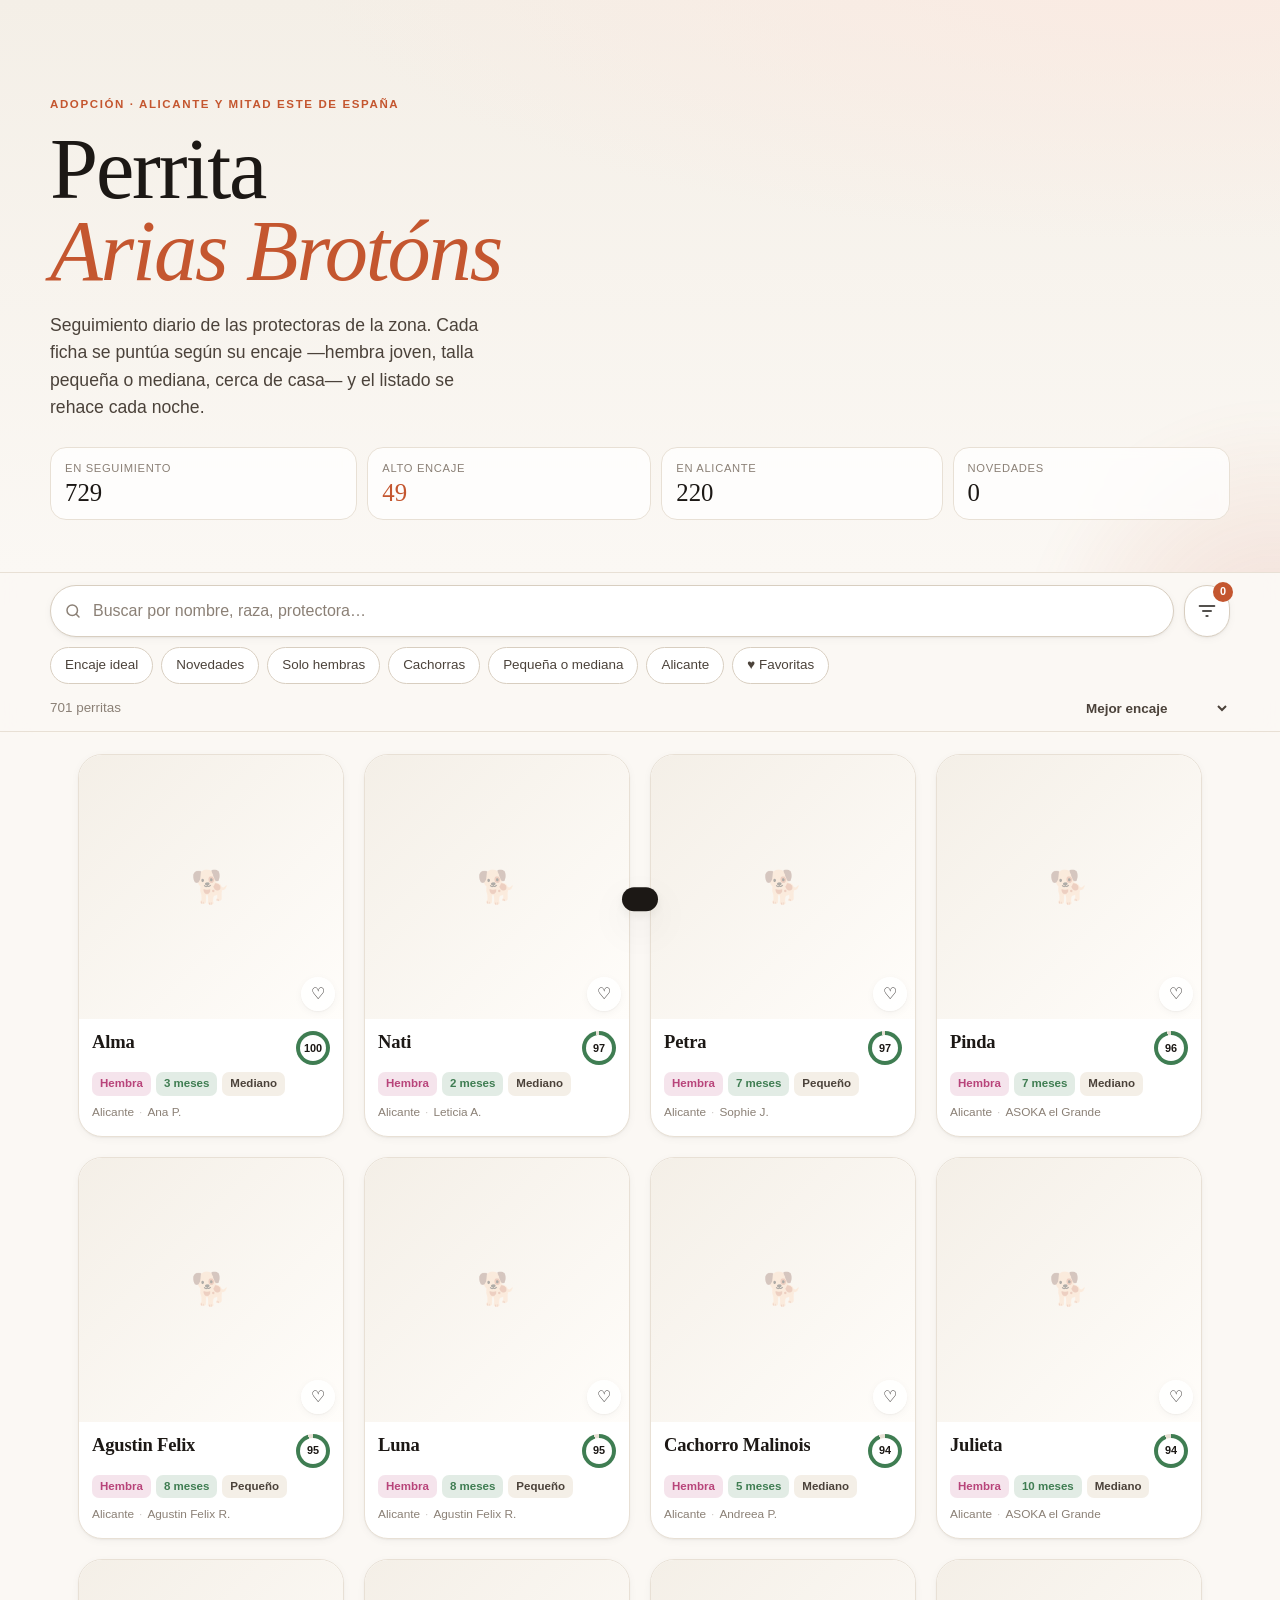
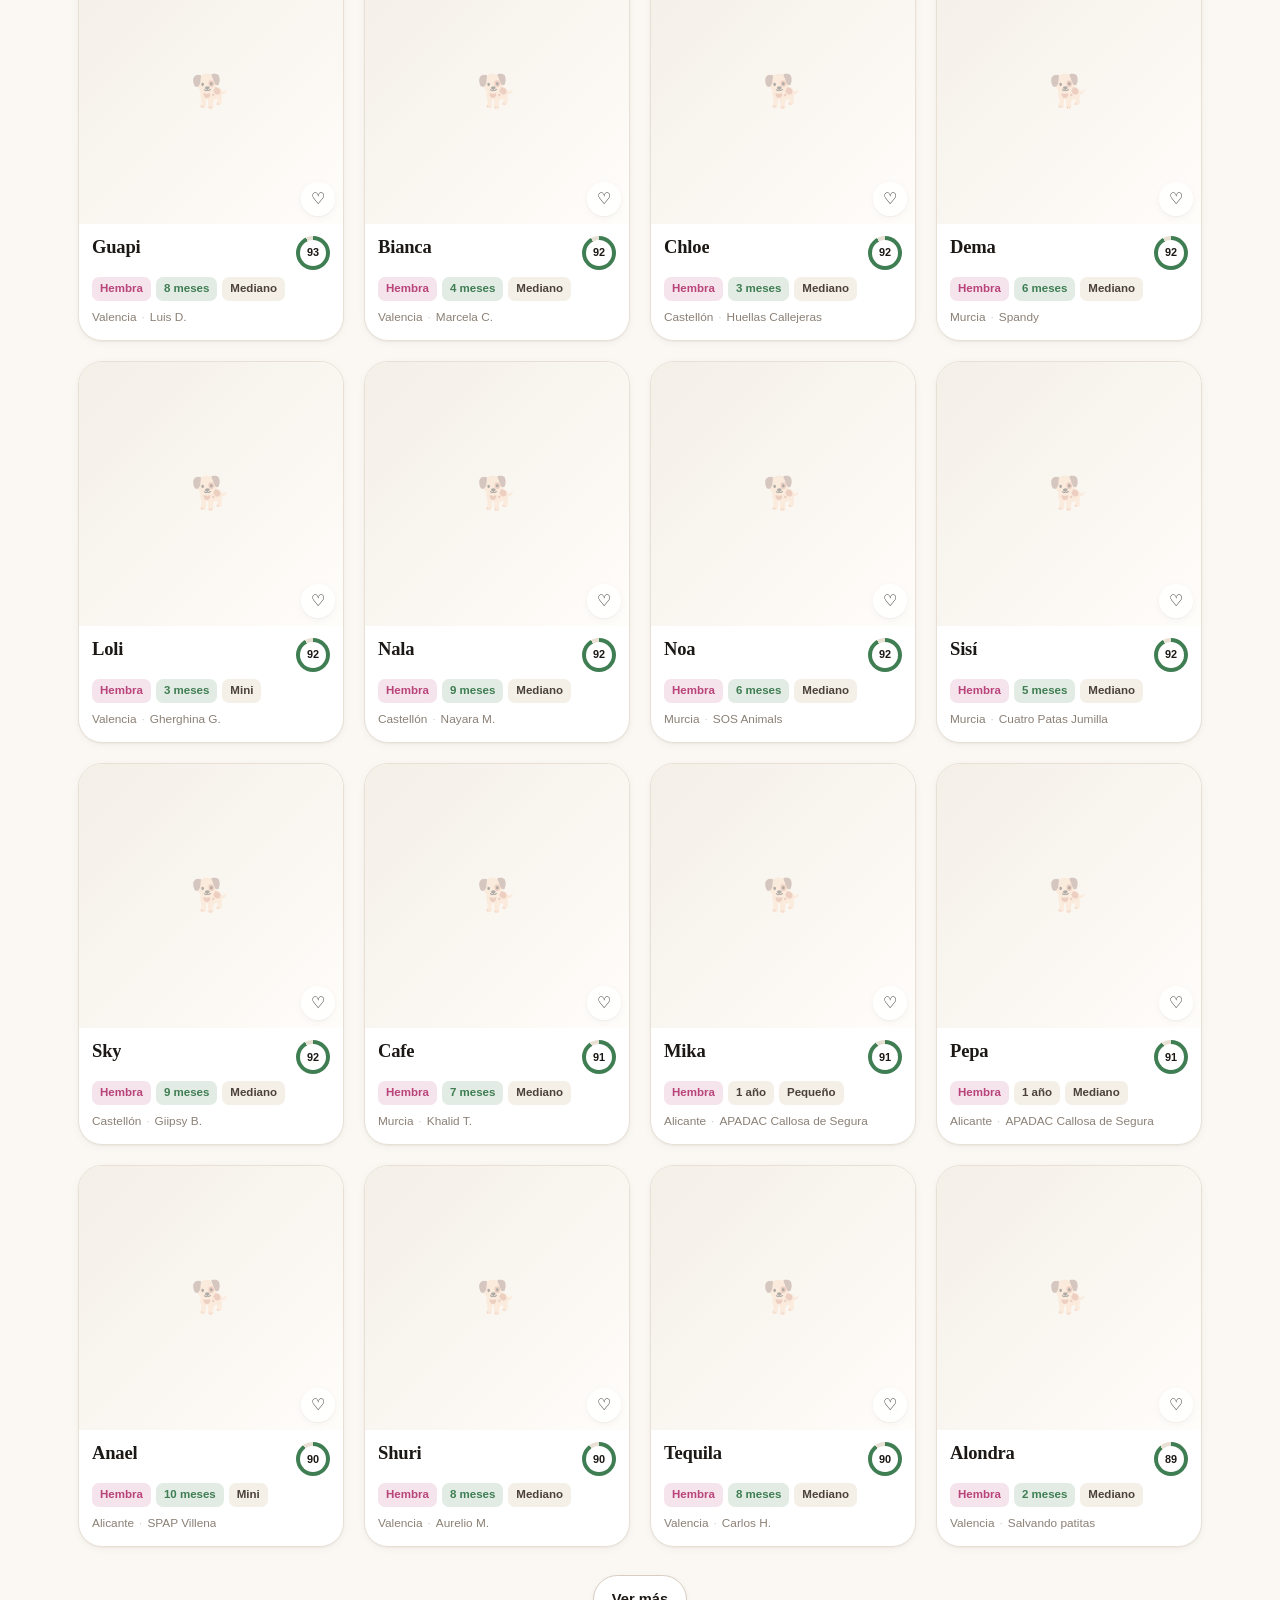
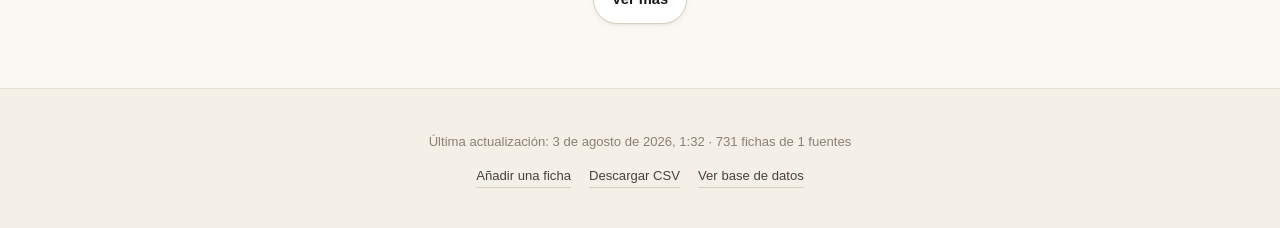
==== index.html @ 75479810 "Perrita Arias Brotóns: buscador, base de datos y barrido nocturno Primera fase del proyecto: la búsq" ====
<!doctype html>
<html lang="es">
<head>
<meta charset="utf-8">
<meta name="viewport" content="width=device-width, initial-scale=1, viewport-fit=cover">
<meta name="theme-color" content="#fbf8f4" media="(prefers-color-scheme: light)">
<meta name="theme-color" content="#12100e" media="(prefers-color-scheme: dark)">
<title>Perrita Arias Brotóns</title>
<meta name="description" content="Seguimiento diario de las protectoras de Alicante y la mitad este de España, con cada ficha ordenada por su encaje.">
<link rel="icon" href="data:image/svg+xml,<svg xmlns='http://www.w3.org/2000/svg' viewBox='0 0 100 100'><text y='.9em' font-size='90'>🐾</text></svg>">
<link rel="manifest" href="assets/manifest.webmanifest">
<link rel="stylesheet" href="assets/css/app.css">
</head>
<body>

<a class="skip" href="#resultados">Saltar a los resultados</a>

<header class="hero" id="hero">
  <div class="hero__inner">
    <p class="hero__eyebrow">Adopción · Alicante y mitad este de España</p>
    <h1 class="hero__title">Perrita<br><span>Arias Brotóns</span></h1>
    <p class="hero__lede">
      Seguimiento diario de las protectoras de la zona. Cada ficha se puntúa
      según su encaje —hembra joven, talla pequeña o mediana, cerca de casa— y
      el listado se rehace cada noche.
    </p>
    <dl class="hero__stats" id="heroStats"></dl>
  </div>
  <div class="hero__glow" aria-hidden="true"></div>
</header>

<div class="toolbar" id="toolbar">
  <div class="toolbar__row">
    <div class="search">
      <svg class="search__icon" viewBox="0 0 24 24" aria-hidden="true"><circle cx="11" cy="11" r="7"/><path d="m20 20-3.6-3.6"/></svg>
      <input id="q" type="search" placeholder="Buscar por nombre, raza, protectora…" autocomplete="off" aria-label="Buscar">
      <button class="search__clear" id="qClear" hidden aria-label="Limpiar búsqueda">×</button>
    </div>
    <button class="btn btn--icon" id="openFilters" aria-label="Filtros">
      <svg viewBox="0 0 24 24" aria-hidden="true"><path d="M3 6h18M7 12h10M11 18h2"/></svg>
      <span class="btn__badge" id="filterCount" hidden>0</span>
    </button>
  </div>
  <div class="quickchips" id="quickchips" role="group" aria-label="Filtros rápidos"></div>
  <div class="toolbar__meta">
    <span id="resultCount">Cargando…</span>
    <label class="sort">
      <span class="sr-only">Ordenar por</span>
      <select id="sort">
        <option value="score">Mejor encaje</option>
        <option value="new">Novedades primero</option>
        <option value="young">Más jóvenes</option>
        <option value="near">Más cerca</option>
        <option value="name">Nombre A-Z</option>
      </select>
    </label>
  </div>
</div>

<main id="resultados">
  <div class="grid" id="grid" aria-live="polite"></div>
  <div class="empty" id="empty" hidden>
    <p class="empty__emoji">🐾</p>
    <h2>Sin resultados con estos filtros</h2>
    <p>Prueba a ampliar la zona o el rango de edad.</p>
    <button class="btn btn--ghost" id="resetFromEmpty">Quitar los filtros</button>
  </div>
  <button class="btn btn--more" id="loadMore" hidden>Ver más</button>
</main>

<footer class="foot">
  <p id="footMeta">—</p>
  <nav>
    <a href="admin.html">Añadir una ficha</a>
    <a href="data/exports/dogs.csv" download>Descargar CSV</a>
    <a href="data/dogs.json">Ver base de datos</a>
    <a href="#" id="restoreHidden" hidden>Recuperar descartadas (<span id="hiddenN">0</span>)</a>
  </nav>
</footer>

<!-- ------------------------------------------------------------------ ficha -->
<dialog class="sheet sheet--detail" id="detail" aria-label="Ficha">
  <button class="sheet__close" data-close aria-label="Cerrar">×</button>
  <div id="detailBody"></div>
</dialog>

<!-- ---------------------------------------------------------------- filtros -->
<dialog class="sheet sheet--filters" id="filters" aria-label="Filtros">
  <header class="sheet__head">
    <h2>Filtros</h2>
    <button class="sheet__close" data-close aria-label="Cerrar">×</button>
  </header>
  <div class="sheet__body">
    <fieldset class="f">
      <legend>Sexo</legend>
      <div class="opts" data-group="sex">
        <button data-v="hembra">Hembra</button>
        <button data-v="macho">Macho</button>
        <button data-v="?">Sin confirmar</button>
      </div>
    </fieldset>

    <fieldset class="f">
      <legend>Edad</legend>
      <div class="opts" data-group="age">
        <button data-v="cachorro">Cachorra · &lt;1 año</button>
        <button data-v="joven">Joven · 1-3 años</button>
        <button data-v="adulto">Adulta · 3-8</button>
        <button data-v="senior">Senior · 8+</button>
        <button data-v="?">Sin confirmar</button>
      </div>
    </fieldset>

    <fieldset class="f">
      <legend>Tamaño</legend>
      <div class="opts" data-group="size">
        <button data-v="mini">Mini</button>
        <button data-v="pequeno">Pequeño</button>
        <button data-v="mediano">Mediano</button>
        <button data-v="grande">Grande</button>
        <button data-v="gigante">Gigante</button>
        <button data-v="?">Sin confirmar</button>
      </div>
    </fieldset>

    <fieldset class="f">
      <legend>Zona</legend>
      <div class="opts" data-group="tier">
        <button data-v="core">Alicante</button>
        <button data-v="near">Provincias vecinas</button>
        <button data-v="east">Mitad este</button>
        <button data-v="far">Resto</button>
      </div>
      <label class="field">
        <span>Provincia concreta</span>
        <select id="fProvince"><option value="">Todas</option></select>
      </label>
    </fieldset>

    <fieldset class="f">
      <legend>Raza</legend>
      <div class="opts" data-group="breedType">
        <button data-v="raza">De raza</button>
        <button data-v="mezcla">Mezcla</button>
        <button data-v="mestizo">Mestiza</button>
      </div>
    </fieldset>

    <fieldset class="f">
      <legend>Protectora</legend>
      <label class="field">
        <span class="sr-only">Protectora</span>
        <select id="fShelter"><option value="">Todas</option></select>
      </label>
    </fieldset>

    <fieldset class="f">
      <legend>Otros</legend>
      <div class="switches">
        <label><input type="checkbox" id="fPhoto"> Solo con foto</label>
        <label><input type="checkbox" id="fKids"> Buena con niños</label>
        <label><input type="checkbox" id="fAvailable" checked> Solo disponibles</label>
        <label><input type="checkbox" id="fNoPPP" checked> Excluir razas PPP</label>
        <label><input type="checkbox" id="fFav"> Solo favoritas</label>
        <label><input type="checkbox" id="fNew"> Solo novedades</label>
      </div>
    </fieldset>
  </div>
  <footer class="sheet__foot">
    <button class="btn btn--ghost" id="resetFilters">Limpiar</button>
    <button class="btn btn--primary" data-close>Ver <span id="previewCount">0</span> resultados</button>
  </footer>
</dialog>

<div class="toast" id="toast" role="status" aria-live="polite"></div>

<script src="assets/js/data.js"></script>
<script src="assets/js/app.js"></script>
</body>
</html>
---- assets/css/app.css ----
/* ==========================================================================
   Perrita Arias Brotóns — hoja de estilo única, mobile-first, sin dependencias
   ========================================================================== */

:root {
  --bg:        #fbf8f4;
  --bg-2:      #f4efe7;
  --surface:   #ffffff;
  --surface-2: #fffdfa;
  --ink:       #1c1815;
  --ink-2:     #4b423a;
  --muted:     #8b8076;
  --line:      #e8e0d5;
  --line-2:    #d8cec0;

  --accent:      #c4562f;
  --accent-ink:  #ffffff;
  --accent-soft: #fbeae2;
  --gold:        #b98b2f;
  --green:       #3f7d52;
  --pink:        #b8447a;

  --r-sm: 10px;
  --r-md: 16px;
  --r-lg: 24px;
  --r-xl: 32px;

  --shadow-1: 0 1px 2px rgba(28,24,21,.05), 0 2px 8px rgba(28,24,21,.04);
  --shadow-2: 0 4px 12px rgba(28,24,21,.07), 0 16px 40px rgba(28,24,21,.08);
  --shadow-3: 0 24px 70px rgba(28,24,21,.22);

  --serif: "Iowan Old Style", "Palatino Linotype", Palatino, "Book Antiqua", Georgia, serif;
  --sans: -apple-system, BlinkMacSystemFont, "Segoe UI Variable Display", "Segoe UI",
          Roboto, "Helvetica Neue", Arial, sans-serif;

  --pad: clamp(16px, 4.5vw, 28px);
  --ease: cubic-bezier(.22,.61,.36,1);
}

@media (prefers-color-scheme: dark) {
  :root {
    --bg:        #12100e;
    --bg-2:      #191512;
    --surface:   #1c1815;
    --surface-2: #221d19;
    --ink:       #f4efe8;
    --ink-2:     #cabfb3;
    --muted:     #9b8f82;
    --line:      #2d2723;
    --line-2:    #3d352f;
    --accent:      #e8825b;
    --accent-ink:  #1a1210;
    --accent-soft: #33211a;
    --gold:        #d8ab4e;
    --green:       #6aa87e;
    --pink:        #e07aa8;
    --shadow-1: 0 1px 2px rgba(0,0,0,.4);
    --shadow-2: 0 6px 18px rgba(0,0,0,.45);
    --shadow-3: 0 24px 70px rgba(0,0,0,.7);
  }
}

*, *::before, *::after { box-sizing: border-box; }

html { -webkit-text-size-adjust: 100%; scroll-behavior: smooth; }

body {
  margin: 0;
  font-family: var(--sans);
  font-size: 16px;
  line-height: 1.55;
  color: var(--ink);
  background: var(--bg);
  -webkit-font-smoothing: antialiased;
  overflow-x: hidden;
}

button, input, select, textarea { font: inherit; color: inherit; }
button { cursor: pointer; border: 0; background: none; }
a { color: inherit; }

.sr-only {
  position: absolute; width: 1px; height: 1px; padding: 0; margin: -1px;
  overflow: hidden; clip: rect(0 0 0 0); white-space: nowrap; border: 0;
}

.skip {
  position: absolute; left: -999px; top: 8px; z-index: 100;
  background: var(--accent); color: var(--accent-ink);
  padding: 10px 16px; border-radius: var(--r-sm);
}
.skip:focus { left: 8px; }

:where(button, input, select, a, [tabindex]):focus-visible {
  outline: 2px solid var(--accent);
  outline-offset: 2px;
  border-radius: 6px;
}

/* ------------------------------------------------------------------- hero */

.hero {
  position: relative;
  padding: clamp(40px, 12vw, 96px) var(--pad) clamp(28px, 7vw, 52px);
  overflow: hidden;
  background:
    radial-gradient(120% 90% at 92% -10%, var(--accent-soft) 0%, transparent 58%),
    linear-gradient(180deg, var(--bg-2) 0%, var(--bg) 100%);
  border-bottom: 1px solid var(--line);
}

.hero__inner { position: relative; z-index: 1; max-width: 1180px; margin: 0 auto; }

.hero__eyebrow {
  margin: 0 0 14px;
  font-size: .72rem;
  letter-spacing: .14em;
  text-transform: uppercase;
  font-weight: 600;
  color: var(--accent);
}

.hero__title {
  margin: 0;
  font-family: var(--serif);
  font-weight: 400;
  font-size: clamp(2.6rem, 12.5vw, 5.4rem);
  line-height: .95;
  letter-spacing: -.025em;
}
.hero__title span { font-style: italic; color: var(--accent); }

.hero__lede {
  margin: 20px 0 0;
  max-width: 46ch;
  color: var(--ink-2);
  font-size: clamp(.98rem, 3.6vw, 1.1rem);
  text-wrap: pretty;
}

.hero__stats {
  display: flex;
  flex-wrap: wrap;
  gap: 10px;
  margin: 26px 0 0;
}
.hero__stats > div {
  flex: 1 1 auto;
  min-width: 88px;
  padding: 12px 14px;
  background: color-mix(in srgb, var(--surface) 72%, transparent);
  border: 1px solid var(--line);
  border-radius: var(--r-md);
  backdrop-filter: blur(6px);
}
.hero__stats dt { font-size: .7rem; letter-spacing: .06em; text-transform: uppercase; color: var(--muted); }
.hero__stats dd {
  margin: 2px 0 0;
  font-family: var(--serif);
  font-size: 1.55rem;
  line-height: 1.1;
  font-variant-numeric: tabular-nums;
}
.hero__stats dd.is-accent { color: var(--accent); }

.hero__glow {
  position: absolute; inset: auto -20% -60% auto;
  width: 60vw; height: 60vw; max-width: 520px; max-height: 520px;
  background: radial-gradient(circle, color-mix(in srgb, var(--accent) 16%, transparent), transparent 68%);
  filter: blur(14px);
  pointer-events: none;
}

/* ---------------------------------------------------------------- toolbar */

.toolbar {
  position: sticky; top: 0; z-index: 40;
  padding: 12px var(--pad) 10px;
  background: color-mix(in srgb, var(--bg) 88%, transparent);
  backdrop-filter: saturate(150%) blur(14px);
  border-bottom: 1px solid var(--line);
}
.toolbar__row { display: flex; gap: 10px; max-width: 1180px; margin: 0 auto; }

.search {
  position: relative; flex: 1;
  display: flex; align-items: center;
}
.search__icon {
  position: absolute; left: 14px; width: 18px; height: 18px;
  fill: none; stroke: var(--muted); stroke-width: 2; stroke-linecap: round;
  pointer-events: none;
}
.search input {
  width: 100%;
  padding: 13px 40px 13px 42px;
  border: 1px solid var(--line-2);
  border-radius: 999px;
  background: var(--surface);
  box-shadow: var(--shadow-1);
  transition: border-color .18s var(--ease), box-shadow .18s var(--ease);
}
.search input::placeholder { color: var(--muted); }
.search input:focus { outline: none; border-color: var(--accent); box-shadow: 0 0 0 3px var(--accent-soft); }
.search input::-webkit-search-cancel-button { display: none; }
.search__clear {
  position: absolute; right: 8px;
  width: 28px; height: 28px; border-radius: 50%;
  font-size: 1.2rem; line-height: 1; color: var(--muted);
}
.search__clear:hover { background: var(--bg-2); color: var(--ink); }

.btn {
  display: inline-flex; align-items: center; justify-content: center; gap: 8px;
  padding: 12px 18px;
  border-radius: 999px;
  font-weight: 600; font-size: .92rem;
  border: 1px solid var(--line-2);
  background: var(--surface);
  box-shadow: var(--shadow-1);
  transition: transform .15s var(--ease), background .15s var(--ease), border-color .15s;
}
.btn:active { transform: scale(.97); }
.btn--icon { position: relative; padding: 12px; width: 46px; flex: 0 0 auto; }
.btn--icon svg { width: 20px; height: 20px; fill: none; stroke: currentColor; stroke-width: 2; stroke-linecap: round; }
.btn__badge {
  position: absolute; top: -4px; right: -4px;
  min-width: 20px; height: 20px; padding: 0 5px;
  display: grid; place-items: center;
  border-radius: 999px; background: var(--accent); color: var(--accent-ink);
  font-size: .68rem; font-weight: 700;
}
.btn--primary { background: var(--accent); color: var(--accent-ink); border-color: transparent; }
.btn--ghost { background: transparent; box-shadow: none; }
.btn--more { display: block; margin: 28px auto 0; }
.btn--block { width: 100%; }

.quickchips {
  display: flex; gap: 8px; overflow-x: auto; scrollbar-width: none;
  max-width: 1180px; margin: 10px auto 0; padding-bottom: 2px;
}
.quickchips::-webkit-scrollbar { display: none; }
.quickchips button {
  flex: 0 0 auto;
  padding: 7px 14px;
  border-radius: 999px;
  border: 1px solid var(--line-2);
  background: var(--surface);
  font-size: .84rem; font-weight: 500;
  color: var(--ink-2);
  white-space: nowrap;
  transition: all .15s var(--ease);
}
.quickchips button[aria-pressed="true"] {
  background: var(--ink); color: var(--bg); border-color: var(--ink);
}
.quickchips button.is-accent[aria-pressed="true"] { background: var(--accent); color: var(--accent-ink); border-color: var(--accent); }

.toolbar__meta {
  display: flex; align-items: center; justify-content: space-between; gap: 12px;
  max-width: 1180px; margin: 10px auto 0;
  font-size: .84rem; color: var(--muted);
}
.sort select {
  border: 0; background: none; font-size: .84rem; font-weight: 600;
  color: var(--ink-2); padding: 4px 2px;
}

/* ------------------------------------------------------------------- grid */

main { max-width: 1180px; margin: 0 auto; padding: 22px var(--pad) 64px; }

/* Dos columnas siempre en móvil: con `auto-fill` un iPhone estrecho se queda
   en una sola y la parrilla de fotos pierde toda la gracia. */
.grid {
  display: grid;
  gap: 12px;
  grid-template-columns: repeat(2, minmax(0, 1fr));
}
@media (min-width: 560px) { .grid { gap: 16px; grid-template-columns: repeat(auto-fill, minmax(196px, 1fr)); } }
@media (min-width: 900px) { .grid { gap: 20px; grid-template-columns: repeat(auto-fill, minmax(224px, 1fr)); } }

.card {
  position: relative;
  display: flex; flex-direction: column;
  text-align: left;
  background: var(--surface);
  border: 1px solid var(--line);
  border-radius: var(--r-lg);
  overflow: hidden;
  box-shadow: var(--shadow-1);
  transition: transform .22s var(--ease), box-shadow .22s var(--ease), border-color .22s;
  animation: rise .5s var(--ease) both;
}
@media (hover: hover) {
  .card:hover { transform: translateY(-3px); box-shadow: var(--shadow-2); border-color: var(--line-2); }
  .card:hover .card__img img { transform: scale(1.05); }
}
.card:active { transform: scale(.985); }

@keyframes rise { from { opacity: 0; transform: translateY(10px); } to { opacity: 1; transform: none; } }
@media (prefers-reduced-motion: reduce) { .card { animation: none; } * { transition-duration: .01ms !important; } }

.card__img {
  position: relative;
  aspect-ratio: 1 / 1;
  overflow: hidden;
  background: linear-gradient(135deg, var(--bg-2), var(--surface-2));
}
.card__img img {
  width: 100%; height: 100%; object-fit: cover; display: block;
  transition: transform .45s var(--ease);
}
.card__img .noimg {
  width: 100%; height: 100%;
  display: grid; place-items: center;
  font-size: 2rem; opacity: .3;
}

.card__ribbons {
  position: absolute; inset: 8px 8px auto 8px;
  display: flex; gap: 6px; flex-wrap: wrap;
  pointer-events: none;
}
.ribbon {
  padding: 3px 9px;
  border-radius: 999px;
  font-size: .66rem; font-weight: 700; letter-spacing: .04em; text-transform: uppercase;
  background: rgba(28,24,21,.72); color: #fff;
  backdrop-filter: blur(4px);
}
.ribbon--new    { background: var(--green); }
.ribbon--urgent { background: var(--accent); }
.ribbon--gone   { background: rgba(28,24,21,.5); }

.card__fav {
  position: absolute; right: 8px; bottom: 8px; z-index: 2;
  width: 34px; height: 34px; border-radius: 50%;
  display: grid; place-items: center;
  background: rgba(255,255,255,.86); backdrop-filter: blur(6px);
  box-shadow: var(--shadow-1);
  font-size: 1rem; line-height: 1;
  transition: transform .15s var(--ease);
}
.card__fav:active { transform: scale(.85); }
.card__fav[aria-pressed="true"] { background: var(--accent); }

.card__body { padding: 12px 13px 14px; display: flex; flex-direction: column; gap: 7px; flex: 1; }

.card__top { display: flex; align-items: flex-start; justify-content: space-between; gap: 8px; }
.card__name {
  margin: 0;
  font-family: var(--serif);
  font-size: 1.16rem; line-height: 1.15; letter-spacing: -.01em;
  overflow: hidden; text-overflow: ellipsis; white-space: nowrap;
}

.ring {
  flex: 0 0 auto;
  width: 34px; height: 34px; border-radius: 50%;
  display: grid; place-items: center;
  font-size: .68rem; font-weight: 800;
  font-variant-numeric: tabular-nums;
  color: var(--ink);
  background: conic-gradient(var(--ring-c) calc(var(--p) * 1%), var(--line) 0);
}
.ring::after {
  content: ""; position: absolute;
  width: 26px; height: 26px; border-radius: 50%; background: var(--surface);
}
.ring > span { position: relative; z-index: 1; }
.ring { position: relative; }

.tags { display: flex; flex-wrap: wrap; gap: 5px; }
.tag {
  padding: 3px 8px;
  border-radius: 7px;
  font-size: .72rem; font-weight: 600;
  background: var(--bg-2); color: var(--ink-2);
  white-space: nowrap;
}
.tag--f { background: color-mix(in srgb, var(--pink) 14%, transparent); color: var(--pink); }
.tag--m { background: color-mix(in srgb, #4a7ab8 16%, transparent); color: #4a7ab8; }
.tag--puppy { background: color-mix(in srgb, var(--green) 15%, transparent); color: var(--green); }
.tag--soft { background: transparent; border: 1px dashed var(--line-2); color: var(--muted); font-weight: 500; }

.card__foot {
  margin-top: auto;
  display: flex; align-items: center; gap: 5px;
  font-size: .74rem; color: var(--muted);
  overflow: hidden;
}
.card__foot span { overflow: hidden; text-overflow: ellipsis; white-space: nowrap; }
.dot { opacity: .4; }

/* ------------------------------------------------------------------ vacío */

.empty { padding: 64px 20px; text-align: center; color: var(--muted); }
.empty__emoji { font-size: 2.6rem; margin: 0 0 8px; }
.empty h2 { font-family: var(--serif); font-weight: 400; color: var(--ink); margin: 0 0 6px; }
.empty p { margin: 0 0 18px; }

/* ------------------------------------------------------------------ sheet */

dialog.sheet {
  border: 0; padding: 0;
  color: var(--ink);
  background: var(--surface);
  box-shadow: var(--shadow-3);
  max-height: 92dvh;
  overscroll-behavior: contain;
}
dialog.sheet::backdrop { background: rgba(20,16,13,.5); backdrop-filter: blur(3px); }

/* móvil: hoja inferior */
dialog.sheet {
  width: 100%; max-width: 100%;
  margin: auto auto 0;
  border-radius: var(--r-xl) var(--r-xl) 0 0;
  animation: slideUp .3s var(--ease);
}
@keyframes slideUp { from { transform: translateY(100%); } to { transform: none; } }

@media (min-width: 720px) {
  dialog.sheet {
    margin: auto;
    max-width: 620px;
    border-radius: var(--r-xl);
    animation: pop .24s var(--ease);
  }
  @keyframes pop { from { opacity: 0; transform: scale(.97) translateY(8px); } to { opacity: 1; transform: none; } }
}
@media (min-width: 720px) { dialog.sheet--detail { max-width: 720px; } }

.sheet__close {
  position: absolute; top: 12px; right: 12px; z-index: 5;
  width: 36px; height: 36px; border-radius: 50%;
  display: grid; place-items: center;
  font-size: 1.5rem; line-height: 1;
  background: rgba(255,255,255,.9); color: #1c1815;
  box-shadow: var(--shadow-1);
  backdrop-filter: blur(6px);
}
.sheet__head {
  display: flex; align-items: center; justify-content: space-between;
  padding: 20px var(--pad) 12px;
  border-bottom: 1px solid var(--line);
  position: sticky; top: 0; background: var(--surface); z-index: 4;
}
.sheet__head h2 { margin: 0; font-family: var(--serif); font-weight: 400; font-size: 1.4rem; }
.sheet__head .sheet__close { position: static; background: var(--bg-2); box-shadow: none; color: var(--ink); }
.sheet__body { padding: 18px var(--pad) 20px; overflow-y: auto; }
.sheet__foot {
  position: sticky; bottom: 0;
  display: flex; gap: 10px;
  padding: 12px var(--pad) calc(12px + env(safe-area-inset-bottom));
  border-top: 1px solid var(--line);
  background: var(--surface);
}
.sheet__foot .btn { flex: 1; }
.sheet__foot .btn--ghost { flex: 0 0 auto; }

/* --------------------------------------------------------------- filtros */

.f { border: 0; padding: 0; margin: 0 0 22px; }
.f legend {
  padding: 0; margin-bottom: 9px;
  font-size: .72rem; letter-spacing: .1em; text-transform: uppercase;
  font-weight: 700; color: var(--muted);
}
.opts { display: flex; flex-wrap: wrap; gap: 7px; }
.opts button {
  padding: 8px 14px;
  border: 1px solid var(--line-2); border-radius: 999px;
  background: var(--surface); font-size: .86rem; font-weight: 500;
  transition: all .15s var(--ease);
}
.opts button[aria-pressed="true"] {
  background: var(--accent); color: var(--accent-ink); border-color: var(--accent);
}
.field { display: block; margin-top: 10px; }
.field > span { display: block; font-size: .78rem; color: var(--muted); margin-bottom: 5px; }
.field select, .field input, .field textarea {
  width: 100%; padding: 11px 13px;
  border: 1px solid var(--line-2); border-radius: var(--r-sm);
  background: var(--surface-2);
}
.switches { display: grid; gap: 11px; }
.switches label { display: flex; align-items: center; gap: 10px; font-size: .92rem; }
.switches input { width: 18px; height: 18px; accent-color: var(--accent); }

/* ------------------------------------------------------------------ ficha */

.d-hero { position: relative; }
.d-gallery {
  display: flex; gap: 4px; overflow-x: auto; scroll-snap-type: x mandatory;
  scrollbar-width: none; background: var(--bg-2);
}
.d-gallery::-webkit-scrollbar { display: none; }
.d-gallery img {
  flex: 0 0 100%; scroll-snap-align: center;
  width: 100%; aspect-ratio: 4/3; object-fit: cover; display: block;
}
.d-gallery .noimg { flex: 0 0 100%; aspect-ratio: 4/3; display: grid; place-items: center; font-size: 3rem; opacity: .25; }
.d-count {
  position: absolute; right: 12px; bottom: 12px;
  padding: 3px 10px; border-radius: 999px;
  background: rgba(28,24,21,.7); color: #fff; font-size: .72rem; font-weight: 600;
}

.d-body { padding: 20px var(--pad) 0; }
.d-top { display: flex; align-items: flex-start; justify-content: space-between; gap: 14px; }
.d-name { margin: 0; font-family: var(--serif); font-weight: 400; font-size: clamp(1.8rem,7vw,2.4rem); line-height: 1.05; }
.d-sub { margin: 4px 0 0; color: var(--muted); font-size: .9rem; }
.d-ring { width: 60px; height: 60px; flex: 0 0 auto; font-size: 1rem; }
.d-ring::after { width: 48px; height: 48px; }

.d-tags { display: flex; flex-wrap: wrap; gap: 6px; margin: 16px 0 0; }

.d-section { margin: 26px 0 0; }
.d-section h3 {
  margin: 0 0 10px;
  font-size: .72rem; letter-spacing: .1em; text-transform: uppercase;
  font-weight: 700; color: var(--muted);
}
.d-text { margin: 0; white-space: pre-wrap; color: var(--ink-2); font-size: .95rem; text-wrap: pretty; }

.d-facts { display: grid; grid-template-columns: repeat(auto-fit, minmax(122px,1fr)); gap: 1px; background: var(--line); border: 1px solid var(--line); border-radius: var(--r-md); overflow: hidden; }
.d-facts > div { background: var(--surface); padding: 11px 13px; }
.d-facts dt { font-size: .68rem; text-transform: uppercase; letter-spacing: .06em; color: var(--muted); }
.d-facts dd { margin: 2px 0 0; font-weight: 600; font-size: .95rem; }

.why { display: grid; gap: 8px; }
.why__row { display: grid; grid-template-columns: 76px 1fr auto; align-items: center; gap: 10px; font-size: .84rem; }
.why__label { color: var(--muted); text-transform: capitalize; }
.why__bar { height: 7px; border-radius: 999px; background: var(--line); overflow: hidden; }
.why__bar i { display: block; height: 100%; border-radius: 999px; background: var(--accent); }
.why__val { color: var(--ink-2); font-size: .8rem; text-align: right; max-width: 15ch; overflow: hidden; text-overflow: ellipsis; white-space: nowrap; }

.pill-list { display: flex; flex-wrap: wrap; gap: 6px; }
.pill {
  padding: 5px 11px; border-radius: 999px;
  background: var(--bg-2); font-size: .8rem; font-weight: 500;
}
.pill--ok { background: color-mix(in srgb, var(--green) 14%, transparent); color: var(--green); }
.pill--no { background: color-mix(in srgb, var(--accent) 14%, transparent); color: var(--accent); }

.d-warn {
  margin: 18px 0 0; padding: 12px 14px;
  border-radius: var(--r-md);
  background: color-mix(in srgb, var(--gold) 12%, transparent);
  border: 1px solid color-mix(in srgb, var(--gold) 30%, transparent);
  font-size: .86rem; color: var(--ink-2);
}

.d-actions {
  position: sticky; bottom: 0;
  display: flex; gap: 10px; margin-top: 26px;
  padding: 12px var(--pad) calc(14px + env(safe-area-inset-bottom));
  background: linear-gradient(180deg, transparent, var(--surface) 22%);
}
.d-actions .btn { flex: 1; }

/* ------------------------------------------------------------------- pie */

.foot {
  padding: 30px var(--pad) calc(40px + env(safe-area-inset-bottom));
  border-top: 1px solid var(--line);
  text-align: center;
  color: var(--muted); font-size: .82rem;
  background: var(--bg-2);
}
.foot nav { display: flex; flex-wrap: wrap; gap: 6px 18px; justify-content: center; margin-top: 10px; }
.foot a { color: var(--ink-2); text-decoration: none; border-bottom: 1px solid var(--line-2); padding-bottom: 1px; }
.foot a:hover { color: var(--accent); border-color: var(--accent); }

/* ----------------------------------------------------------------- toast */

.toast {
  position: fixed; left: 50%; bottom: calc(20px + env(safe-area-inset-bottom));
  transform: translate(-50%, 130%);
  z-index: 90;
  max-width: min(92vw, 420px);
  padding: 12px 18px;
  border-radius: 999px;
  background: var(--ink); color: var(--bg);
  font-size: .88rem; font-weight: 500;
  box-shadow: var(--shadow-2);
  transition: transform .3s var(--ease);
  pointer-events: none;
}
.toast.is-on { transform: translate(-50%, 0); }

/* --------------------------------------------------------- panel de alta */

.admin { max-width: 720px; margin: 0 auto; padding: 0 var(--pad) 80px; }
.admin h2 { font-family: var(--serif); font-weight: 400; font-size: 1.5rem; margin: 32px 0 4px; }
.admin p.hint { margin: 0 0 18px; color: var(--muted); font-size: .88rem; }
.panel {
  background: var(--surface); border: 1px solid var(--line);
  border-radius: var(--r-lg); padding: var(--pad); box-shadow: var(--shadow-1);
}
.row2 { display: grid; gap: 12px; grid-template-columns: 1fr 1fr; }
@media (max-width: 520px) { .row2 { grid-template-columns: 1fr; } }
.tabs { display: flex; gap: 6px; margin: 22px 0 16px; }
.tabs button {
  flex: 1; padding: 11px 12px; border-radius: var(--r-md);
  border: 1px solid var(--line-2); background: var(--surface);
  font-weight: 600; font-size: .88rem;
}
.tabs button[aria-selected="true"] { background: var(--ink); color: var(--bg); border-color: var(--ink); }
.preview { margin-top: 18px; }
.code {
  font-family: ui-monospace, SFMono-Regular, Menlo, Consolas, monospace;
  font-size: .78rem; line-height: 1.5;
  background: var(--bg-2); border: 1px solid var(--line);
  border-radius: var(--r-md); padding: 12px;
  max-height: 260px; overflow: auto; white-space: pre-wrap; word-break: break-word;
}
.status { margin-top: 12px; font-size: .86rem; }
.status.ok  { color: var(--green); }
.status.err { color: var(--accent); }
.spin { display: inline-block; width: 14px; height: 14px; border: 2px solid var(--line-2); border-top-color: var(--accent); border-radius: 50%; animation: spin .7s linear infinite; vertical-align: -2px; }
@keyframes spin { to { transform: rotate(360deg); } }
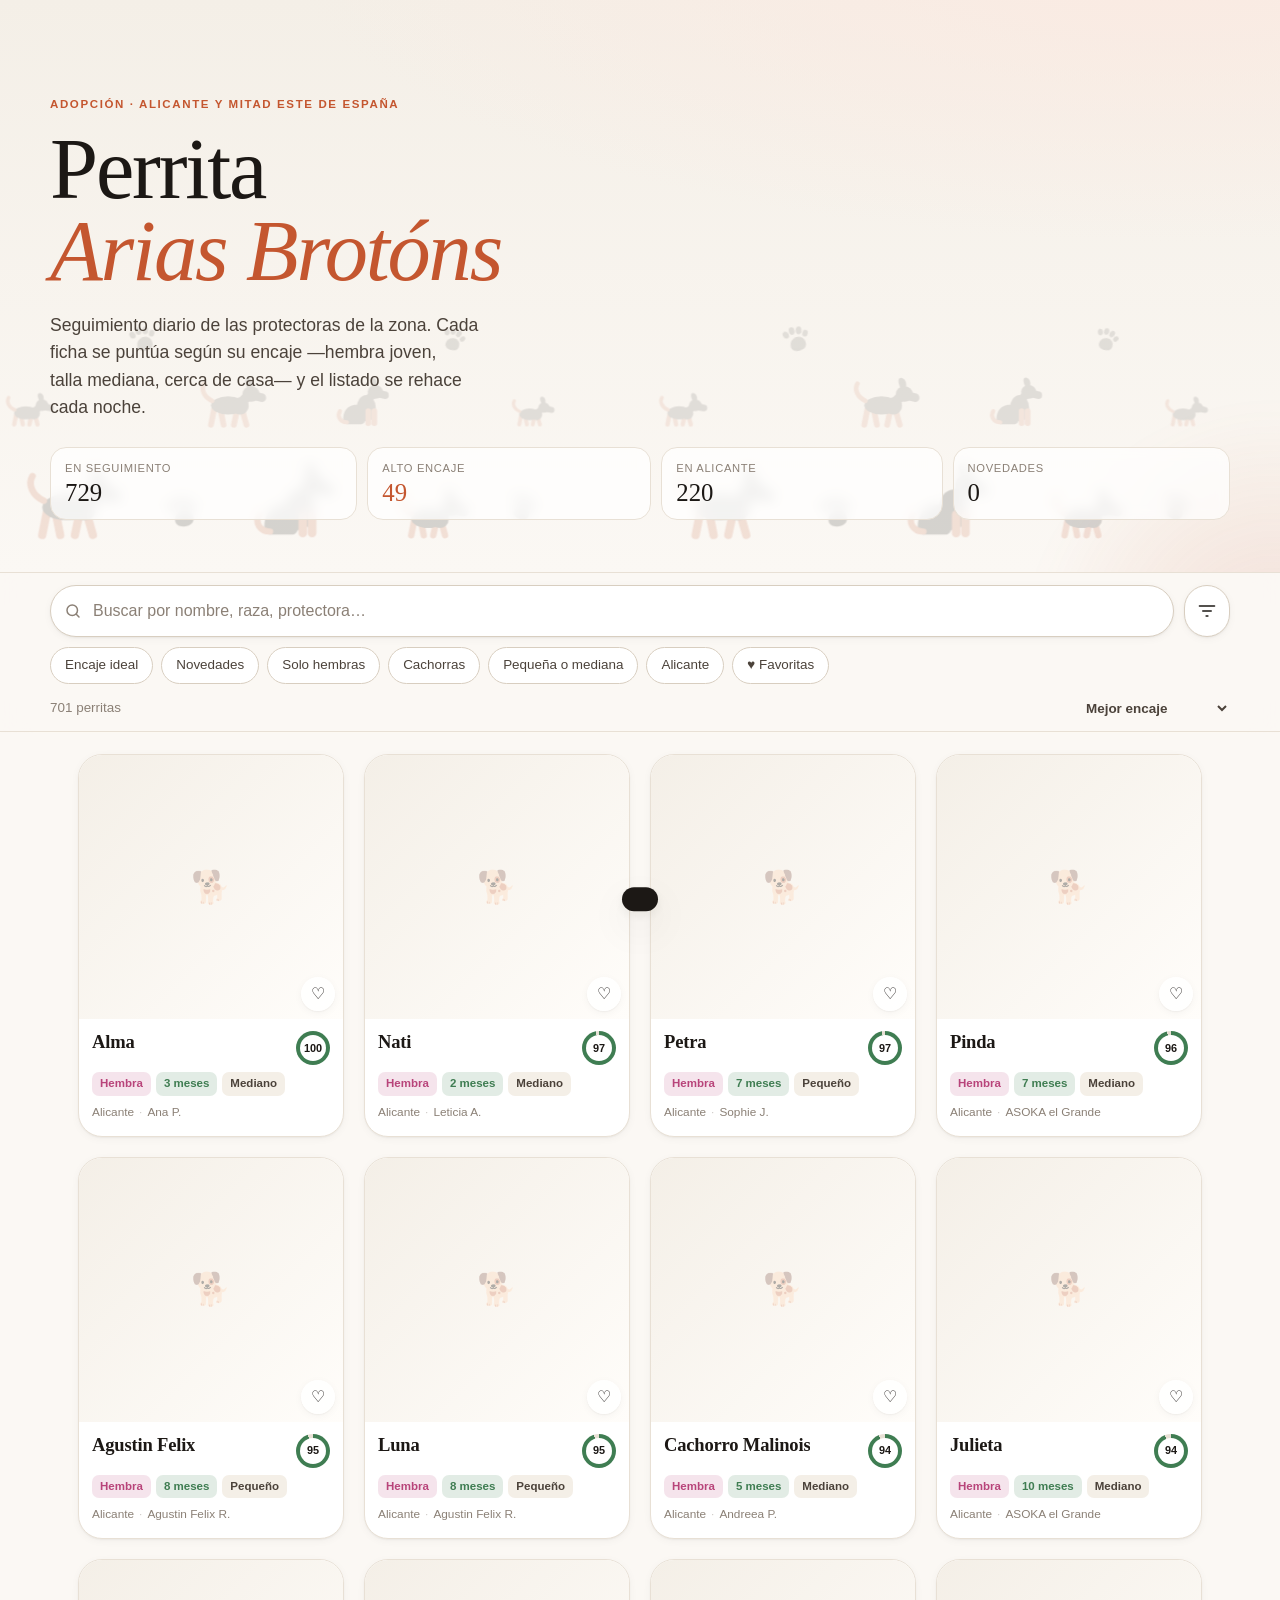
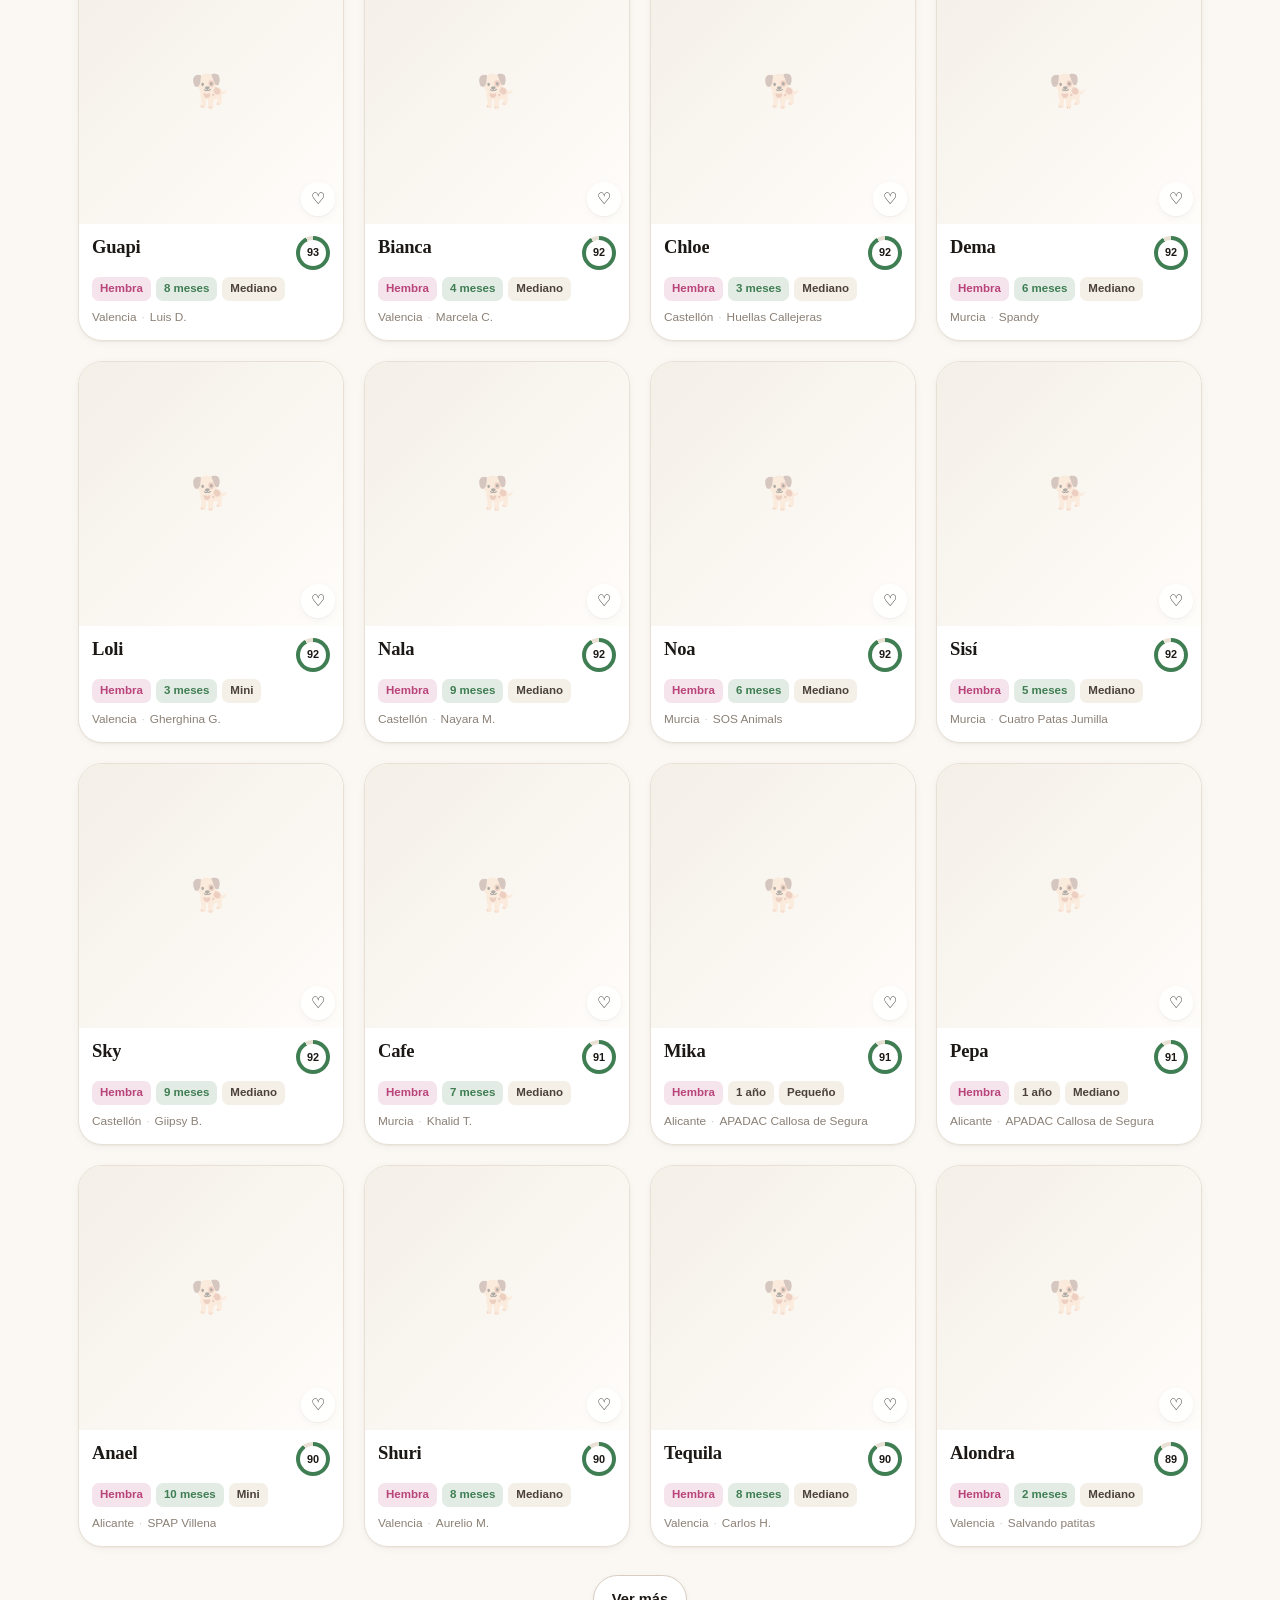
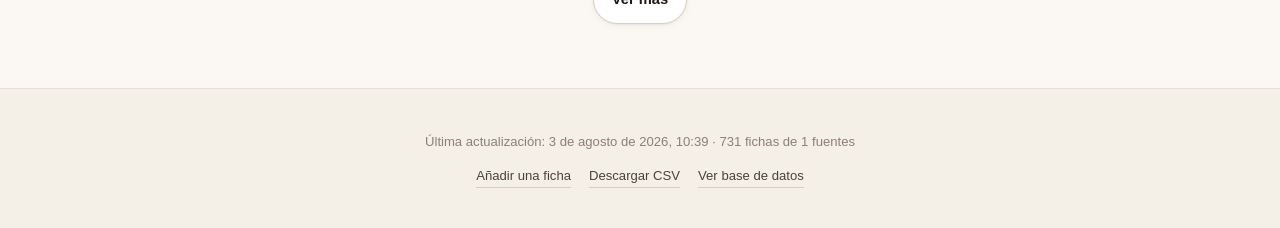
==== commit 7ade12e9: "Portada: fondo animado de perritos y dos correcciones - Fondo de la portada con dos hileras de ilust" ====
--- a/index.html
+++ b/index.html
@@ -21,12 +21,94 @@
     <h1 class="hero__title">Perrita<br><span>Arias Brotóns</span></h1>
     <p class="hero__lede">
       Seguimiento diario de las protectoras de la zona. Cada ficha se puntúa
-      según su encaje —hembra joven, talla pequeña o mediana, cerca de casa— y
-      el listado se rehace cada noche.
+      según su encaje —hembra joven, talla mediana, cerca de casa— y el
+      listado se rehace cada noche.
     </p>
     <dl class="hero__stats" id="heroStats"></dl>
   </div>
   <div class="hero__glow" aria-hidden="true"></div>
+
+  <!-- Fondo animado: en lugar de un vídeo (megabytes, y un primer fotograma
+       en negro en móvil) es un SVG que pesa unos pocos kB, se ve nítido en
+       cualquier pantalla y se detiene si el sistema pide menos movimiento. -->
+  <div class="hero__film" aria-hidden="true">
+    <svg viewBox="0 0 1600 700" preserveAspectRatio="xMidYMax slice" focusable="false">
+      <defs>
+        <g id="d-trot">
+          <path d="M34 46 L28 76" stroke="currentColor" stroke-width="10" stroke-linecap="round" fill="none"/>
+          <path d="M44 46 L50 76" stroke="currentColor" stroke-width="10" stroke-linecap="round" fill="none"/>
+          <path d="M74 48 L68 76" stroke="currentColor" stroke-width="10" stroke-linecap="round" fill="none"/>
+          <path d="M82 48 L90 76" stroke="currentColor" stroke-width="10" stroke-linecap="round" fill="none"/>
+          <ellipse cx="58" cy="42" rx="30" ry="16"/>
+          <ellipse cx="79" cy="43" rx="15" ry="15"/>
+          <path d="M72 34 L90 16 L102 28 L84 46 Z"/>
+          <ellipse cx="98" cy="22" rx="15" ry="13.5"/>
+          <path d="M104 17 L117 21 A7.5 7.5 0 0 1 117 36 L104 33 Z"/>
+          <path d="M92 13 C 86 2, 86 -8, 94 -6 C 101 -4, 103 6, 100 13 Z"/>
+          <path d="M30 34 C 16 28, 10 14, 16 4" stroke="currentColor" stroke-width="8" stroke-linecap="round" fill="none"/>
+        </g>
+        <g id="d-pup">
+          <path d="M26 36 L22 56" stroke="currentColor" stroke-width="8.5" stroke-linecap="round" fill="none"/>
+          <path d="M35 36 L39 56" stroke="currentColor" stroke-width="8.5" stroke-linecap="round" fill="none"/>
+          <path d="M56 38 L52 56" stroke="currentColor" stroke-width="8.5" stroke-linecap="round" fill="none"/>
+          <path d="M63 38 L68 56" stroke="currentColor" stroke-width="8.5" stroke-linecap="round" fill="none"/>
+          <ellipse cx="45" cy="33" rx="23" ry="13"/>
+          <ellipse cx="61" cy="34" rx="12" ry="12"/>
+          <path d="M56 27 L70 13 L80 23 L66 37 Z"/>
+          <ellipse cx="77" cy="18" rx="12.5" ry="11.5"/>
+          <path d="M82 13 L94 17 A6.5 6.5 0 0 1 94 30 L82 28 Z"/>
+          <path d="M72 10 C 67 0, 67 -8, 74 -6 C 80 -4, 82 4, 79 10 Z"/>
+          <path d="M23 27 C 11 22, 6 11, 11 3" stroke="currentColor" stroke-width="7" stroke-linecap="round" fill="none"/>
+        </g>
+        <g id="d-sit">
+          <path d="M18 88 C 10 88, 8 74, 14 62 C 20 50, 36 46, 46 52 C 58 60, 58 88, 46 88 Z"/>
+          <ellipse cx="56" cy="56" rx="19" ry="26"/>
+          <path d="M60 62 L60 86" stroke="currentColor" stroke-width="11" stroke-linecap="round" fill="none"/>
+          <path d="M72 62 L72 86" stroke="currentColor" stroke-width="11" stroke-linecap="round" fill="none"/>
+          <path d="M50 38 L66 20 L78 31 L62 48 Z"/>
+          <ellipse cx="74" cy="24" rx="15" ry="13.5"/>
+          <path d="M80 19 L93 23 A7.5 7.5 0 0 1 93 38 L80 35 Z"/>
+          <path d="M68 15 C 62 4, 62 -6, 70 -4 C 77 -2, 79 8, 76 15 Z"/>
+          <path d="M18 84 C 4 84, -2 72, 4 62" stroke="currentColor" stroke-width="8" stroke-linecap="round" fill="none"/>
+        </g>
+        <g id="paw">
+          <ellipse cx="14" cy="16" rx="7" ry="9" transform="rotate(-20 14 16)"/>
+          <ellipse cx="30" cy="9" rx="7" ry="9.5"/>
+          <ellipse cx="47" cy="11" rx="7" ry="9.5" transform="rotate(12 47 11)"/>
+          <ellipse cx="61" cy="21" rx="6.5" ry="8.5" transform="rotate(28 61 21)"/>
+          <path d="M20 46 C 20 32, 32 26, 40 26 C 50 26, 58 33, 58 45 C 58 56, 48 60, 39 60 C 29 60, 20 56, 20 46 Z"/>
+        </g>
+
+        <!-- una baldosa de 800 se repite dos veces: el bucle no tiene costura -->
+        <g id="tile-back">
+          <use href="#d-pup"  transform="translate(20,485) scale(.62)"/>
+          <use href="#paw"    transform="translate(170,404) scale(.5) rotate(-12)"/>
+          <use href="#d-trot" transform="translate(255,467) scale(.7)"/>
+          <use href="#d-sit"  transform="translate(430,465) scale(.62)"/>
+          <use href="#paw"    transform="translate(560,398) scale(.44) rotate(18)"/>
+          <use href="#d-pup"  transform="translate(640,489) scale(.55)"/>
+        </g>
+        <g id="tile-front">
+          <use href="#d-trot" transform="translate(40,579) scale(1)"/>
+          <use href="#paw"    transform="translate(215,612) scale(.6) rotate(-8)"/>
+          <use href="#d-sit"  transform="translate(330,571) scale(.95)"/>
+          <use href="#d-pup"  transform="translate(500,605) scale(.9)"/>
+          <use href="#paw"    transform="translate(645,600) scale(.5) rotate(22)"/>
+        </g>
+      </defs>
+
+      <g class="film__row film__row--back">
+        <use href="#tile-back"/>
+        <use href="#tile-back" transform="translate(800,0)"/>
+        <use href="#tile-back" transform="translate(1600,0)"/>
+      </g>
+      <g class="film__row film__row--front">
+        <use href="#tile-front"/>
+        <use href="#tile-front" transform="translate(800,0)"/>
+        <use href="#tile-front" transform="translate(1600,0)"/>
+      </g>
+    </svg>
+  </div>
 </header>
 
 <div class="toolbar" id="toolbar">
--- a/assets/css/app.css
+++ b/assets/css/app.css
@@ -62,6 +62,10 @@
 
 *, *::before, *::after { box-sizing: border-box; }
 
+/* El `display` de una clase gana al `display:none` que el navegador aplica a
+   [hidden]. Sin esto, «Ver más» y el contador del filtro se ven siempre. */
+[hidden] { display: none !important; }
+
 html { -webkit-text-size-adjust: 100%; scroll-behavior: smooth; }
 
 body {
@@ -170,6 +174,50 @@
   filter: blur(14px);
   pointer-events: none;
 }
+
+/* --- fondo animado de la portada ------------------------------------------
+   Dos hileras de perritos que cruzan a distinta velocidad. Cada hilera son
+   tres copias de la misma baldosa de 800 unidades y la animación desplaza
+   exactamente 800: el salto del bucle cae sobre un dibujo idéntico y no se
+   percibe. Solo se anima `transform`, así que va sobre la GPU. */
+
+.hero__film {
+  position: absolute; inset: 0;
+  z-index: 0;
+  overflow: hidden;
+  pointer-events: none;
+  color: var(--accent);
+  /* se desvanece hacia arriba para no pelearse con el titular */
+  -webkit-mask-image: linear-gradient(180deg, transparent 8%, #000 62%, #000 100%);
+          mask-image: linear-gradient(180deg, transparent 8%, #000 62%, #000 100%);
+}
+.hero__film svg { width: 100%; height: 100%; display: block; }
+
+.film__row { will-change: transform; }
+.film__row--back {
+  opacity: .10;
+  animation: film-drift 96s linear infinite;
+}
+.film__row--front {
+  opacity: .15;
+  animation: film-drift 58s linear infinite;
+}
+@media (prefers-color-scheme: dark) {
+  .film__row--back  { opacity: .13; }
+  .film__row--front { opacity: .19; }
+}
+
+@keyframes film-drift {
+  from { transform: translateX(0); }
+  to   { transform: translateX(-800px); }
+}
+
+@media (prefers-reduced-motion: reduce) {
+  .film__row { animation: none; }
+}
+
+/* el contenido y la barra van por encima del fondo */
+.hero__inner { position: relative; z-index: 1; }
 
 /* ---------------------------------------------------------------- toolbar */
 
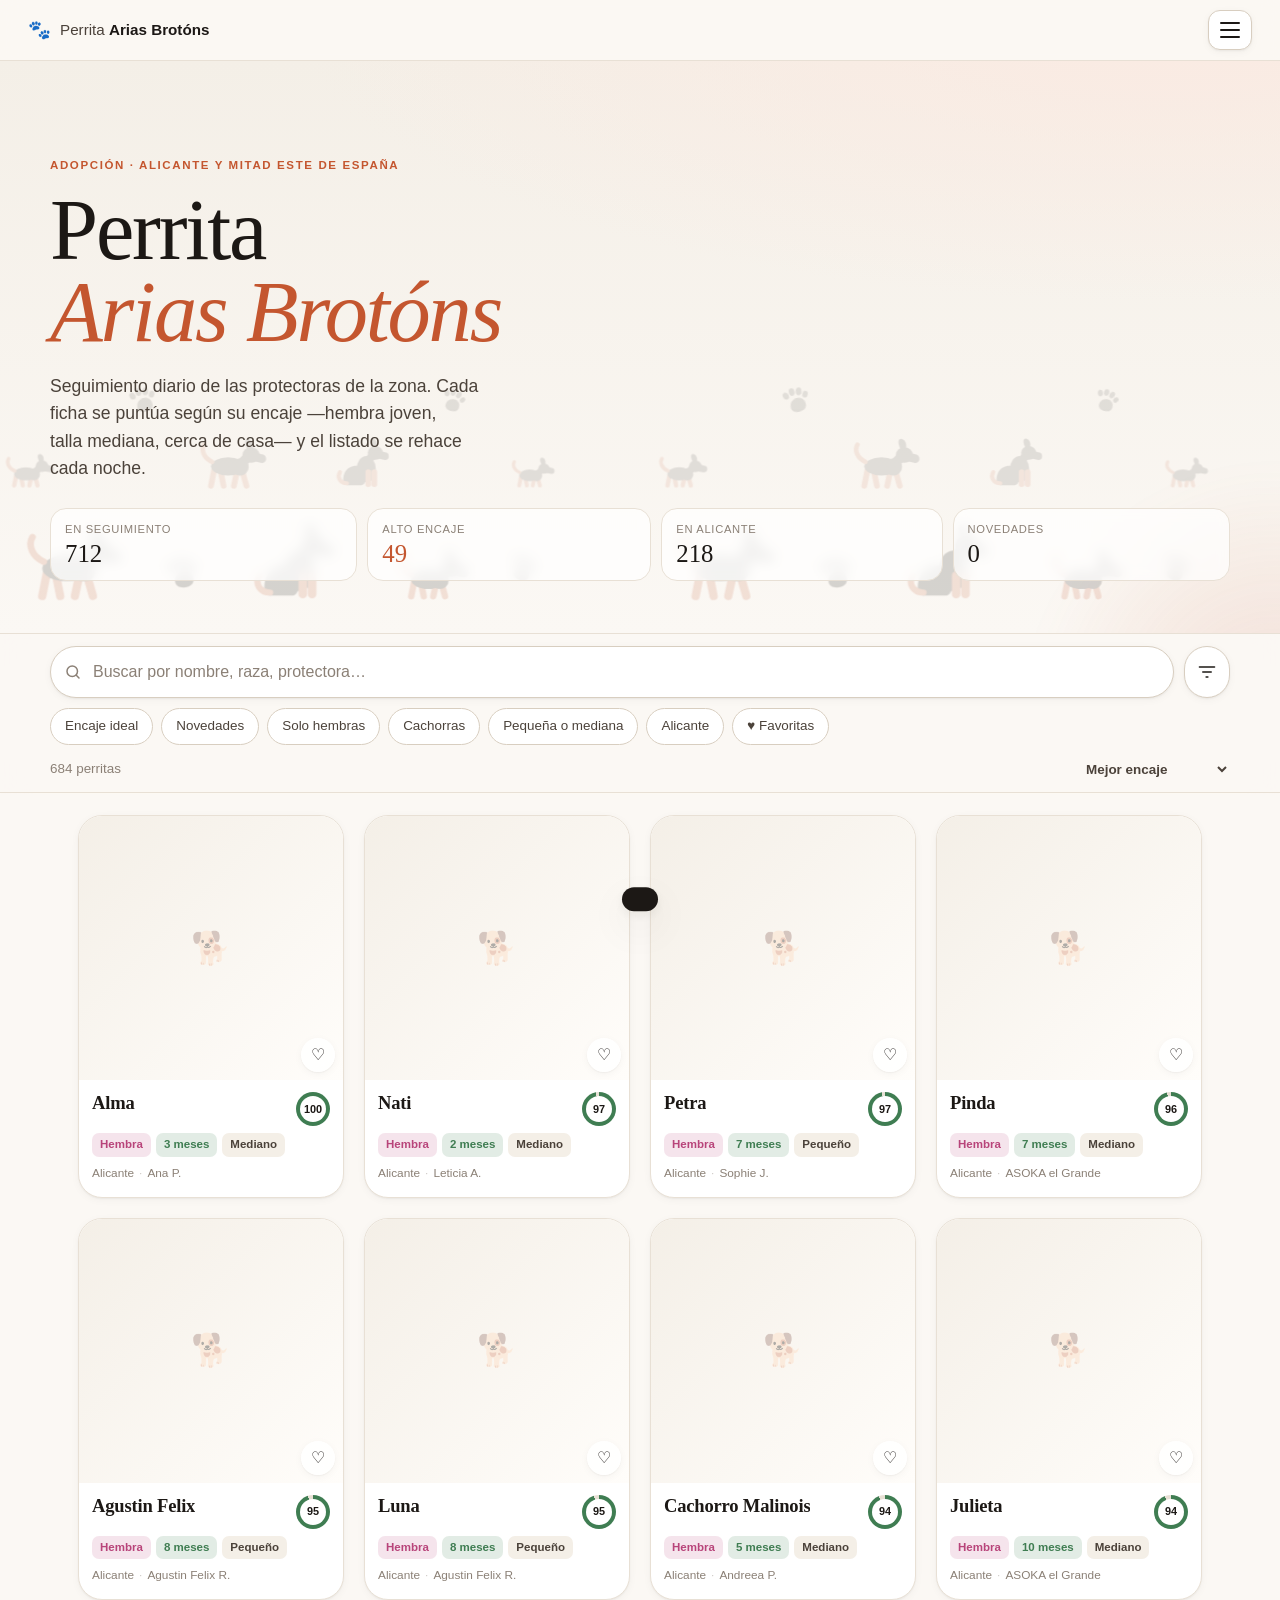
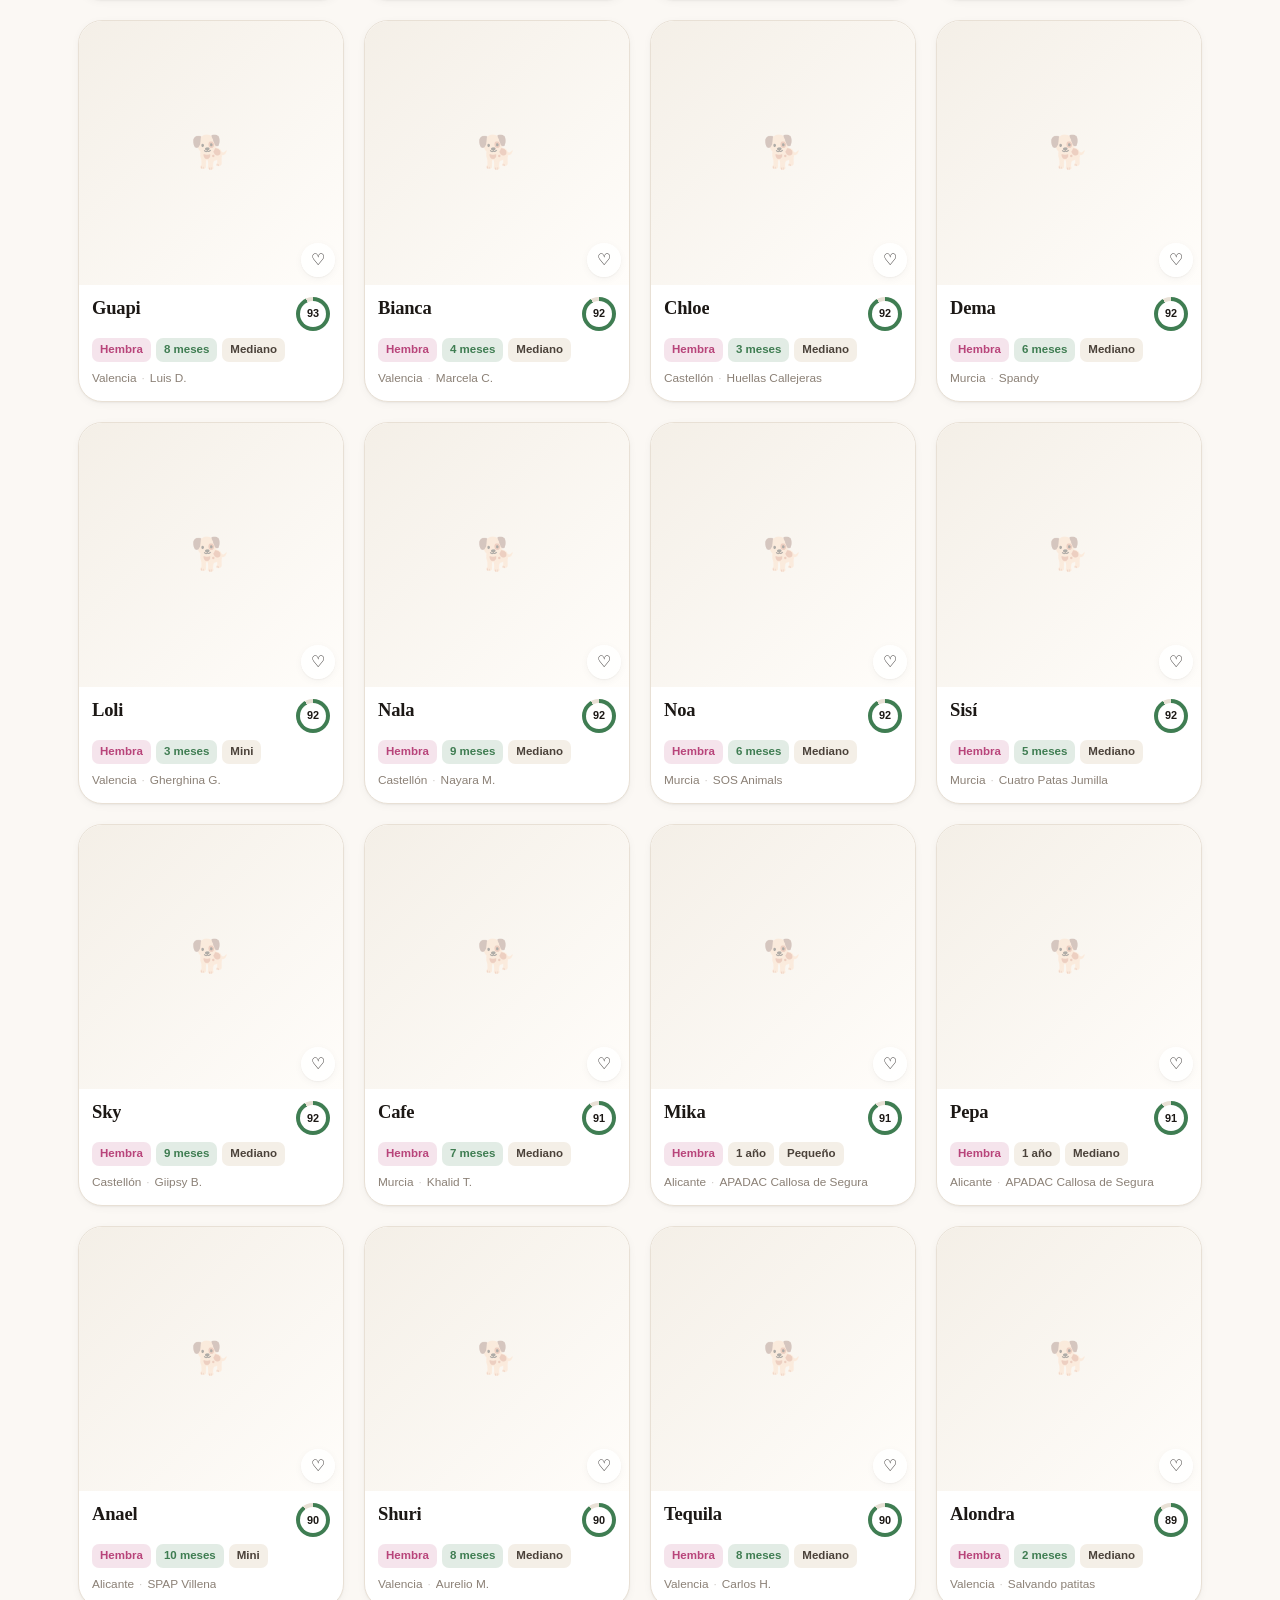
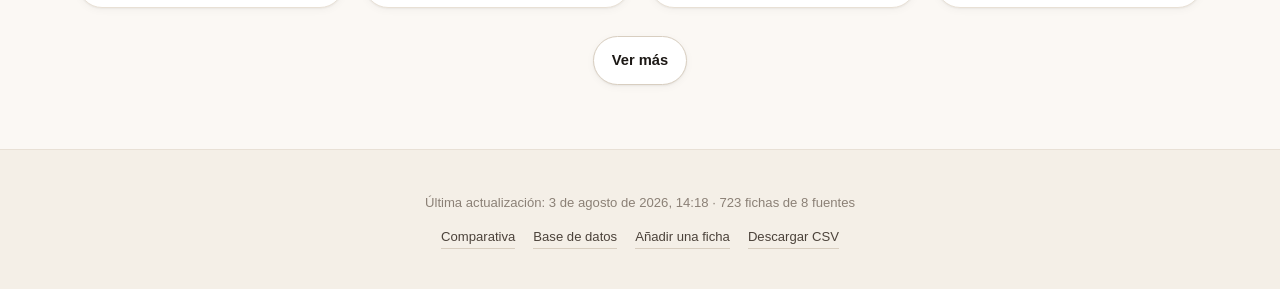
==== commit e24a9fda: "Secciones nuevas, alta sin configuración y CSV depurado Navegación - Cabecera común en las cuatro pá" ====
--- a/index.html
+++ b/index.html
@@ -153,9 +153,10 @@
 <footer class="foot">
   <p id="footMeta">—</p>
   <nav>
+    <a href="comparar.html">Comparativa</a>
+    <a href="datos.html">Base de datos</a>
     <a href="admin.html">Añadir una ficha</a>
-    <a href="data/exports/dogs.csv" download>Descargar CSV</a>
-    <a href="data/dogs.json">Ver base de datos</a>
+    <a href="#" id="descargarCsv">Descargar CSV</a>
     <a href="#" id="restoreHidden" hidden>Recuperar descartadas (<span id="hiddenN">0</span>)</a>
   </nav>
 </footer>
@@ -257,6 +258,8 @@
 <div class="toast" id="toast" role="status" aria-live="polite"></div>
 
 <script src="assets/js/data.js"></script>
+<script src="assets/js/csv.js"></script>
+<script src="assets/js/nav.js"></script>
 <script src="assets/js/app.js"></script>
 </body>
 </html>
--- a/assets/css/app.css
+++ b/assets/css/app.css
@@ -34,6 +34,7 @@
           Roboto, "Helvetica Neue", Arial, sans-serif;
 
   --pad: clamp(16px, 4.5vw, 28px);
+  --topbar-h: 61px;
   --ease: cubic-bezier(.22,.61,.36,1);
 }
 
@@ -222,7 +223,8 @@
 /* ---------------------------------------------------------------- toolbar */
 
 .toolbar {
-  position: sticky; top: 0; z-index: 40;
+  /* la cabecera común ya ocupa la franja superior: esta se pega justo debajo */
+  position: sticky; top: var(--topbar-h); z-index: 40;
   padding: 12px var(--pad) 10px;
   background: color-mix(in srgb, var(--bg) 88%, transparent);
   backdrop-filter: saturate(150%) blur(14px);
@@ -670,3 +672,207 @@
 .status.err { color: var(--accent); }
 .spin { display: inline-block; width: 14px; height: 14px; border: 2px solid var(--line-2); border-top-color: var(--accent); border-radius: 50%; animation: spin .7s linear infinite; vertical-align: -2px; }
 @keyframes spin { to { transform: rotate(360deg); } }
+
+/* ==========================================================================
+   Cabecera común con el menú tras las tres rayitas
+   ========================================================================== */
+
+.topbar {
+  position: sticky; top: 0; z-index: 60;
+  display: flex; align-items: center; justify-content: space-between; gap: 12px;
+  padding: 10px var(--pad);
+  background: color-mix(in srgb, var(--bg) 92%, transparent);
+  backdrop-filter: saturate(150%) blur(14px);
+  border-bottom: 1px solid var(--line);
+}
+.topbar__brand {
+  display: inline-flex; align-items: center; gap: 9px;
+  text-decoration: none; font-size: .95rem; color: var(--ink-2);
+}
+.topbar__brand b { color: var(--ink); font-weight: 600; }
+.topbar__paw { font-size: 1.15rem; }
+
+.topbar__burger {
+  width: 44px; height: 40px; flex: 0 0 auto;
+  display: grid; align-content: center; gap: 5px; justify-items: stretch;
+  padding: 0 11px;
+  border: 1px solid var(--line-2); border-radius: 12px;
+  background: var(--surface); box-shadow: var(--shadow-1);
+}
+.topbar__burger span {
+  height: 2px; border-radius: 2px; background: var(--ink);
+  transition: transform .22s var(--ease), opacity .18s;
+}
+.topbar.is-open .topbar__burger span:nth-child(1) { transform: translateY(7px) rotate(45deg); }
+.topbar.is-open .topbar__burger span:nth-child(2) { opacity: 0; }
+.topbar.is-open .topbar__burger span:nth-child(3) { transform: translateY(-7px) rotate(-45deg); }
+
+.topbar__panel {
+  position: absolute; top: calc(100% + 8px); right: var(--pad); left: var(--pad);
+  max-width: 420px; margin-left: auto;
+  display: grid; gap: 2px; padding: 8px;
+  background: var(--surface); border: 1px solid var(--line);
+  border-radius: var(--r-lg); box-shadow: var(--shadow-2);
+  animation: menuIn .18s var(--ease);
+}
+@keyframes menuIn { from { opacity: 0; transform: translateY(-6px); } to { opacity: 1; transform: none; } }
+.topbar__panel a {
+  display: flex; align-items: center; gap: 12px;
+  padding: 11px 12px; border-radius: var(--r-md);
+  text-decoration: none; color: var(--ink);
+}
+.topbar__panel a:hover { background: var(--bg-2); }
+.topbar__panel a[aria-current] { background: var(--accent-soft); }
+.topbar__icon { font-size: 1.15rem; width: 26px; text-align: center; }
+.topbar__text { display: grid; }
+.topbar__text small { color: var(--muted); font-size: .78rem; }
+
+/* ==========================================================================
+   Cabecera de las páginas interiores
+   ========================================================================== */
+
+.page {
+  padding: clamp(28px, 7vw, 56px) var(--pad) clamp(20px, 4vw, 32px);
+  background: linear-gradient(180deg, var(--bg-2), var(--bg));
+  border-bottom: 1px solid var(--line);
+}
+.page__inner { max-width: 1180px; margin: 0 auto; }
+.page__eyebrow {
+  margin: 0 0 10px; font-size: .7rem; letter-spacing: .14em;
+  text-transform: uppercase; font-weight: 700; color: var(--accent);
+}
+.page__title {
+  margin: 0; font-family: var(--serif); font-weight: 400;
+  font-size: clamp(1.9rem, 7vw, 3rem); line-height: 1.05; letter-spacing: -.02em;
+}
+.page__title span { font-style: italic; color: var(--accent); }
+.page__lede { margin: 12px 0 0; max-width: 60ch; color: var(--ink-2); }
+
+main.wide { max-width: 1180px; margin: 0 auto; padding: 22px var(--pad) 64px; }
+
+/* ==========================================================================
+   Cuadro de mando
+   ========================================================================== */
+
+.dash {
+  display: grid; gap: 10px; margin: 4px 0 8px;
+  grid-template-columns: repeat(auto-fit, minmax(140px, 1fr));
+}
+.dash__card {
+  padding: 13px 15px; background: var(--surface);
+  border: 1px solid var(--line); border-radius: var(--r-md);
+}
+.dash__card dt { font-size: .7rem; letter-spacing: .06em; text-transform: uppercase; color: var(--muted); }
+.dash__card dd {
+  margin: 3px 0 0; font-family: var(--serif); font-size: 1.7rem; line-height: 1.05;
+  font-variant-numeric: tabular-nums;
+}
+.dash__card dd.is-accent { color: var(--accent); }
+
+.bars { display: grid; gap: 20px; grid-template-columns: repeat(auto-fit, minmax(240px, 1fr)); }
+.bars__group h4 {
+  margin: 0 0 8px; font-size: .78rem; font-weight: 700;
+  letter-spacing: .05em; text-transform: uppercase; color: var(--ink-2);
+}
+.bars__row { display: grid; grid-template-columns: 8.5em 1fr 2.6em; align-items: center; gap: 8px; margin-bottom: 5px; font-size: .82rem; }
+.bars__label { color: var(--muted); overflow: hidden; text-overflow: ellipsis; white-space: nowrap; }
+.bars__track { height: 8px; border-radius: 999px; background: var(--line); overflow: hidden; }
+.bars__track i { display: block; height: 100%; border-radius: 999px; background: var(--accent); }
+.bars__n { text-align: right; font-variant-numeric: tabular-nums; color: var(--ink-2); }
+
+/* ==========================================================================
+   Tablas
+   ========================================================================== */
+
+.tbar { display: flex; flex-wrap: wrap; gap: 10px; align-items: center; margin-bottom: 12px; }
+.search--sm { flex: 1 1 220px; }
+.search--sm input { padding: 10px 14px 10px 40px; }
+.field--inline { margin: 0; flex: 0 0 auto; }
+.field--inline select { padding: 10px 12px; }
+.tcount { margin: 0 0 8px; font-size: .82rem; color: var(--muted); }
+
+.tabla-wrap {
+  overflow-x: auto; -webkit-overflow-scrolling: touch;
+  border: 1px solid var(--line); border-radius: var(--r-md); background: var(--surface);
+}
+.tabla { width: 100%; border-collapse: collapse; font-size: .86rem; }
+.tabla th, .tabla td { padding: 9px 12px; text-align: left; white-space: nowrap; border-bottom: 1px solid var(--line); }
+.tabla thead th {
+  position: sticky; top: 0; z-index: 1;
+  background: var(--bg-2); font-size: .74rem; letter-spacing: .04em;
+  text-transform: uppercase; color: var(--muted); cursor: pointer; user-select: none;
+}
+.tabla thead th:hover { color: var(--ink); }
+.tabla tbody tr:hover { background: var(--bg-2); }
+.tabla tbody tr:last-child td { border-bottom: 0; }
+.tabla .num { text-align: right; font-variant-numeric: tabular-nums; }
+.tabla a { color: var(--accent); text-decoration: none; font-weight: 600; }
+.tabla tr.propia td:first-child { box-shadow: inset 3px 0 0 var(--accent); }
+.sort-ind { color: var(--accent); }
+
+/* ==========================================================================
+   Selector y tabla de la comparativa
+   ========================================================================== */
+
+.picker__tabs { display: flex; gap: 8px; margin-bottom: 14px; }
+.picker__tabs button {
+  padding: 10px 16px; border-radius: 999px; border: 1px solid var(--line-2);
+  background: var(--surface); font-weight: 600; font-size: .88rem;
+}
+.picker__tabs button[aria-selected="true"] { background: var(--ink); color: var(--bg); border-color: var(--ink); }
+.pill-n {
+  display: inline-block; min-width: 20px; padding: 1px 7px; margin-left: 4px;
+  border-radius: 999px; background: var(--accent-soft); color: var(--accent);
+  font-size: .72rem; font-weight: 700;
+}
+.picker__hint { margin: 12px 0; font-size: .84rem; color: var(--muted); }
+.picker__hint a { color: var(--accent); }
+
+.picker__grid { display: grid; gap: 8px; grid-template-columns: repeat(auto-fill, minmax(min(100%, 230px), 1fr)); }
+.opt {
+  display: flex; align-items: center; gap: 10px; text-align: left;
+  padding: 8px; border: 1px solid var(--line-2); border-radius: var(--r-md);
+  background: var(--surface); transition: all .15s var(--ease);
+}
+.opt:disabled { opacity: .4; cursor: not-allowed; }
+.opt.is-on { border-color: var(--accent); background: var(--accent-soft); }
+.opt__img { flex: 0 0 auto; width: 48px; height: 48px; border-radius: 12px; overflow: hidden; background: var(--bg-2); display: grid; place-items: center; }
+.opt__img img { width: 100%; height: 100%; object-fit: cover; }
+.opt__body { display: grid; min-width: 0; flex: 1; }
+.opt__body strong { font-size: .92rem; overflow: hidden; text-overflow: ellipsis; white-space: nowrap; }
+.opt__body small { color: var(--muted); font-size: .75rem; overflow: hidden; text-overflow: ellipsis; white-space: nowrap; }
+.opt__score { flex: 0 0 auto; font-weight: 800; font-size: .82rem; color: var(--accent); }
+
+.comp { width: 100%; border-collapse: collapse; font-size: .86rem; }
+.comp th, .comp td { padding: 10px 12px; border-bottom: 1px solid var(--line); vertical-align: top; text-align: left; }
+.comp__lab { width: 8.5em; color: var(--muted); font-size: .76rem; text-transform: uppercase; letter-spacing: .04em; font-weight: 700; }
+.comp__lab--sub { text-transform: none; letter-spacing: 0; font-size: .8rem; color: var(--ink-2); }
+.comp__head { text-align: center; background: var(--bg-2); min-width: 130px; }
+.comp__photo { display: block; width: 62px; height: 62px; margin: 0 auto 6px; border-radius: 14px; overflow: hidden; background: var(--surface); }
+.comp__photo img { width: 100%; height: 100%; object-fit: cover; }
+.comp__head a { color: var(--accent); text-decoration: none; font-weight: 700; }
+.comp__score { font-family: var(--serif); font-size: 1.5rem; }
+.comp td.is-top { background: color-mix(in srgb, var(--green) 10%, transparent); }
+.comp__sep th { padding-top: 20px; color: var(--accent); }
+.comp__bar { display: block; height: 6px; border-radius: 999px; background: var(--line); overflow: hidden; margin-bottom: 4px; }
+.comp__bar i { display: block; height: 100%; background: var(--accent); }
+.comp small { color: var(--muted); font-size: .74rem; }
+.bien { color: var(--green); font-weight: 600; }
+.mal { color: var(--accent); font-weight: 600; }
+.muted { color: var(--muted); }
+
+/* ==========================================================================
+   Fichas propias en el panel de alta
+   ========================================================================== */
+
+.propias { list-style: none; margin: 0; padding: 0; display: grid; gap: 8px; }
+.propias li { display: flex; align-items: center; gap: 11px; padding: 8px; border: 1px solid var(--line); border-radius: var(--r-md); }
+.propias__foto { width: 46px; height: 46px; border-radius: 11px; overflow: hidden; background: var(--bg-2); display: grid; place-items: center; flex: 0 0 auto; }
+.propias__foto img { width: 100%; height: 100%; object-fit: cover; }
+.propias__txt { display: grid; flex: 1; min-width: 0; }
+.propias__txt small { color: var(--muted); font-size: .76rem; }
+.propias__score { font-weight: 800; color: var(--accent); font-size: .85rem; }
+.propias__x { width: 30px; height: 30px; border-radius: 50%; font-size: 1.2rem; color: var(--muted); }
+.propias__x:hover { background: var(--bg-2); color: var(--accent); }
+
+.nota { margin: 20px 0 0; font-size: .82rem; color: var(--muted); }
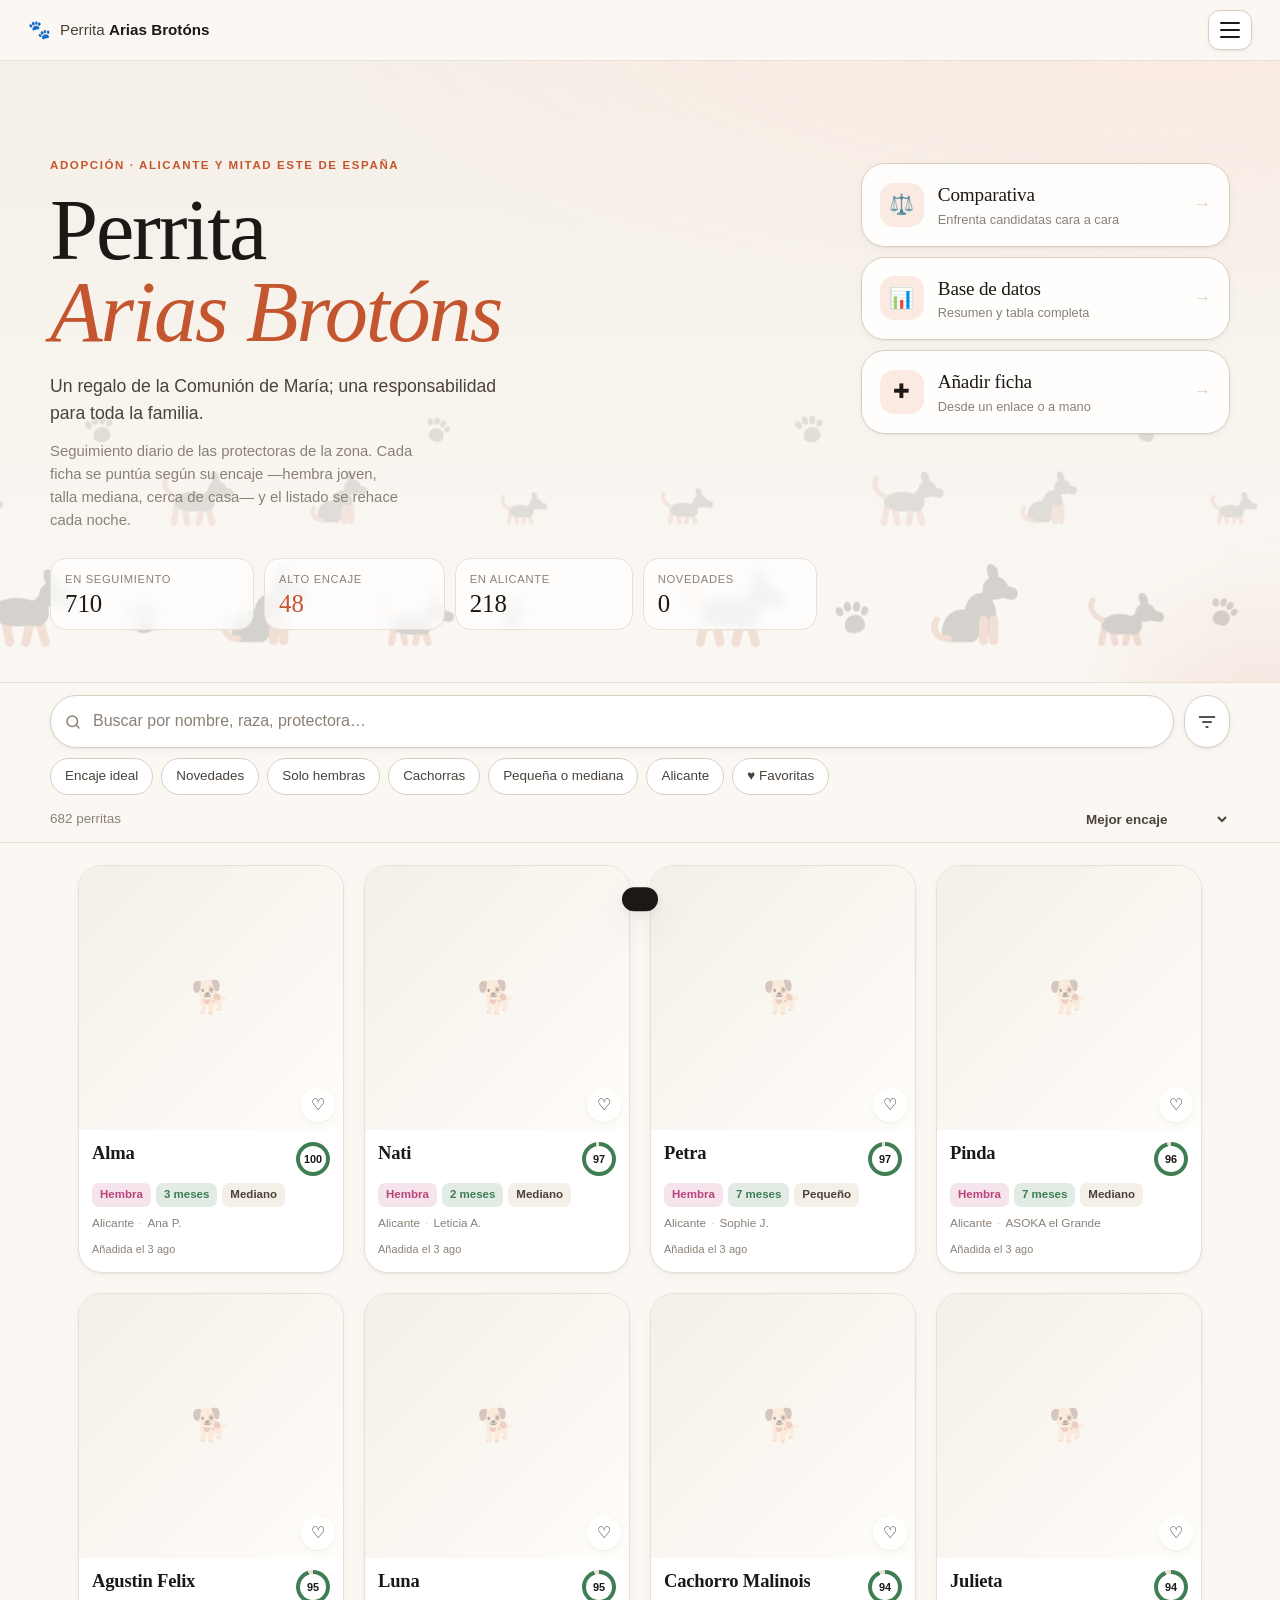
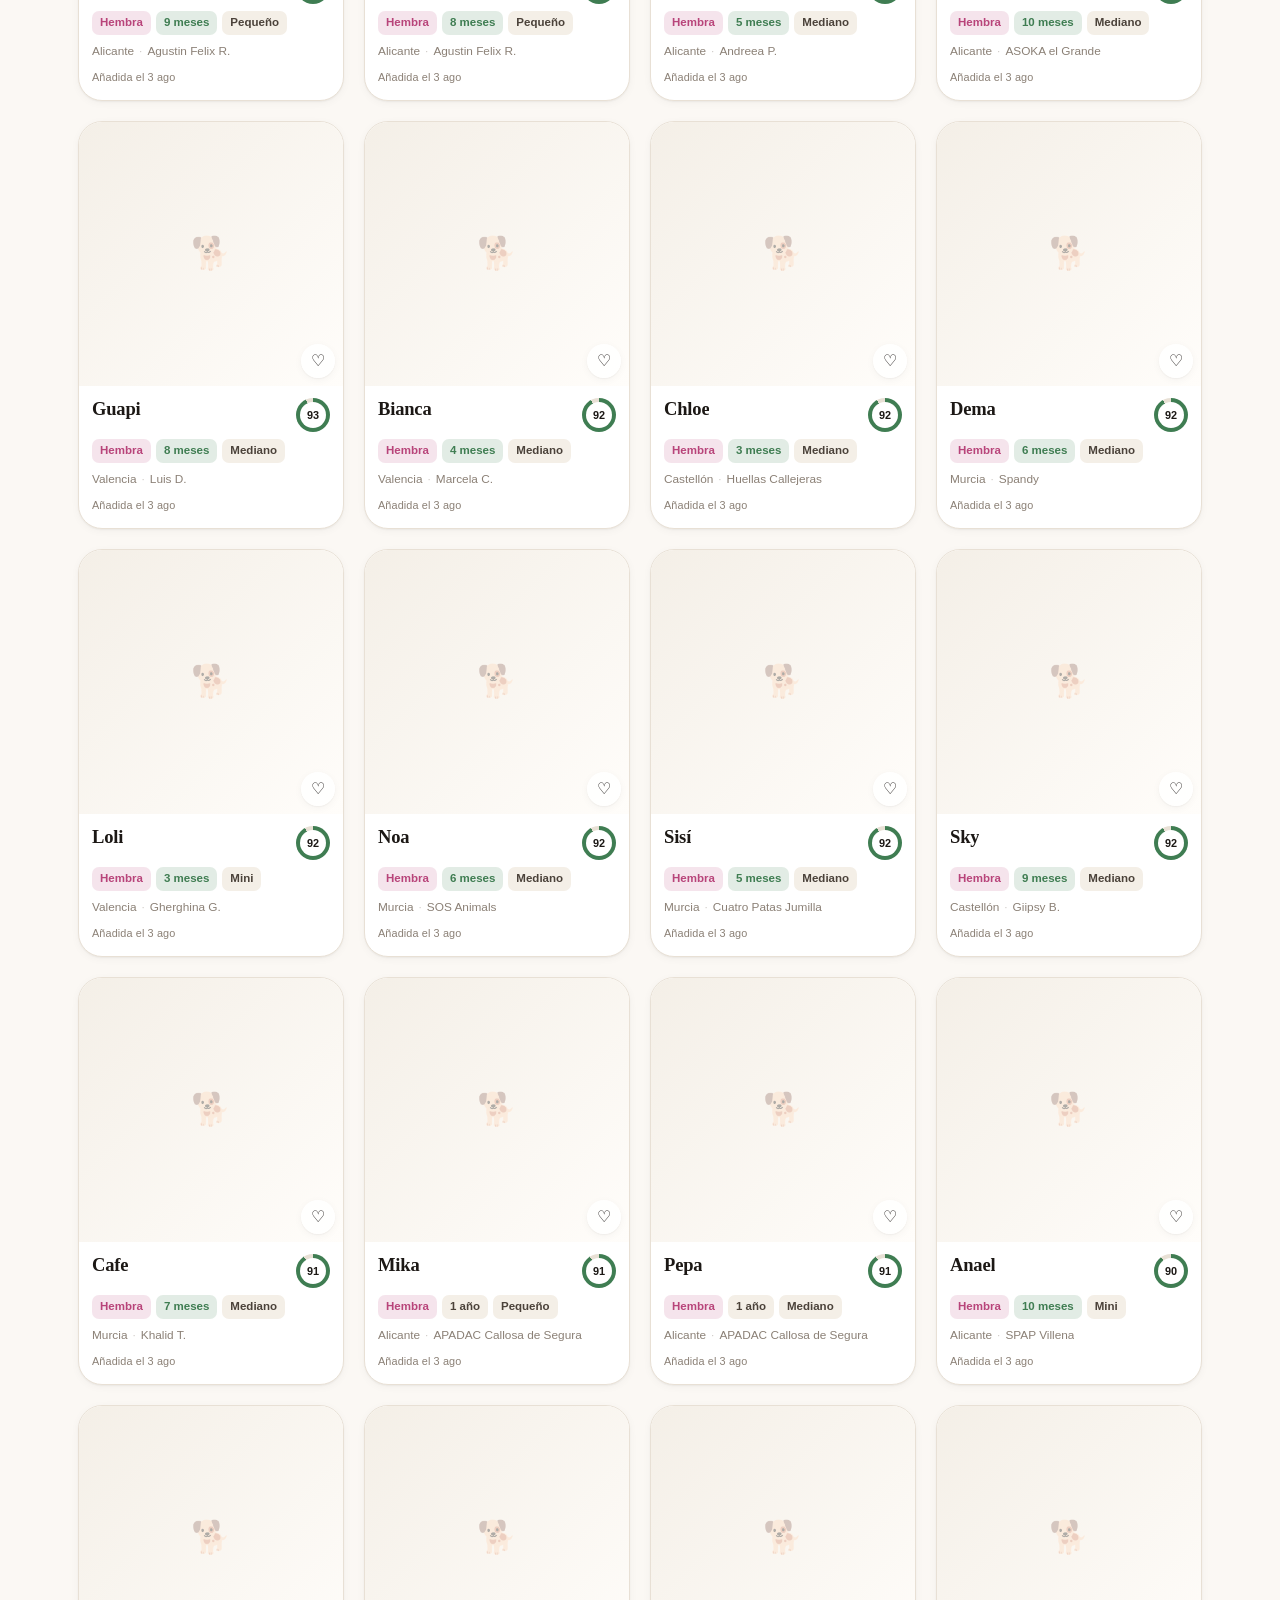
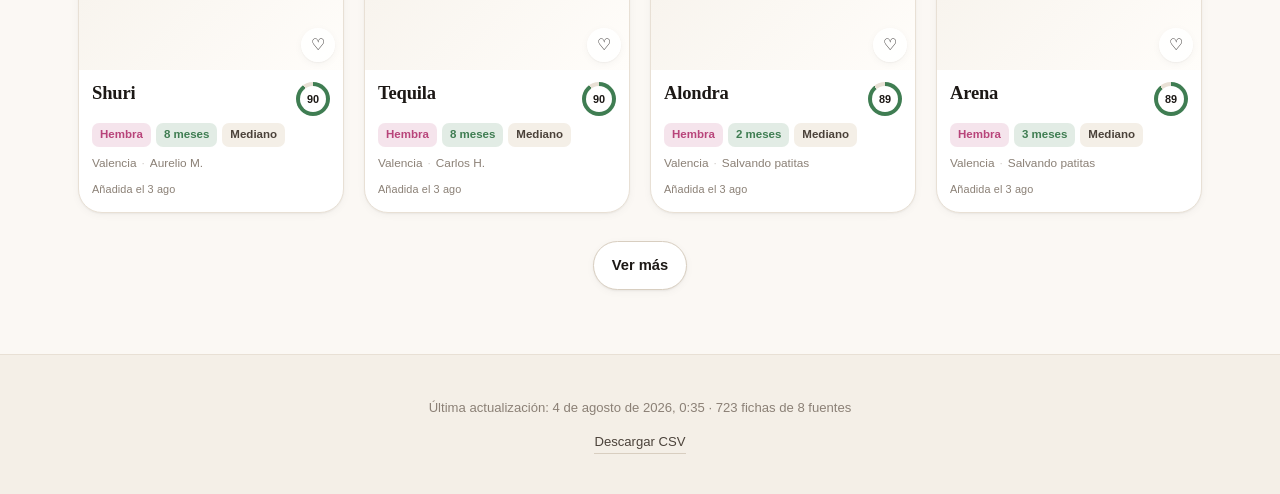
==== commit c78ce469: "Portada: accesos a las secciones como botones grandes Las secciones pasan al principio: a la derecha" ====
--- a/index.html
+++ b/index.html
@@ -17,14 +17,37 @@
 
 <header class="hero" id="hero">
   <div class="hero__inner">
-    <p class="hero__eyebrow">Adopción · Alicante y mitad este de España</p>
-    <h1 class="hero__title">Perrita<br><span>Arias Brotóns</span></h1>
-    <p class="hero__lede">
-      Seguimiento diario de las protectoras de la zona. Cada ficha se puntúa
-      según su encaje —hembra joven, talla mediana, cerca de casa— y el
-      listado se rehace cada noche.
-    </p>
-    <dl class="hero__stats" id="heroStats"></dl>
+    <div class="hero__text">
+      <p class="hero__eyebrow">Adopción · Alicante y mitad este de España</p>
+      <h1 class="hero__title">Perrita<br><span>Arias Brotóns</span></h1>
+      <p class="hero__lede">
+        Un regalo de la Comunión de María; una responsabilidad para toda la familia.
+      </p>
+      <p class="hero__sub">
+        Seguimiento diario de las protectoras de la zona. Cada ficha se puntúa
+        según su encaje —hembra joven, talla mediana, cerca de casa— y el
+        listado se rehace cada noche.
+      </p>
+      <dl class="hero__stats" id="heroStats"></dl>
+    </div>
+
+    <nav class="hero__acciones" aria-label="Secciones">
+      <a class="bigbtn" href="comparar.html">
+        <span class="bigbtn__icon" aria-hidden="true">⚖️</span>
+        <span class="bigbtn__txt"><strong>Comparativa</strong><small>Enfrenta candidatas cara a cara</small></span>
+        <span class="bigbtn__arrow" aria-hidden="true">→</span>
+      </a>
+      <a class="bigbtn" href="datos.html">
+        <span class="bigbtn__icon" aria-hidden="true">📊</span>
+        <span class="bigbtn__txt"><strong>Base de datos</strong><small>Resumen y tabla completa</small></span>
+        <span class="bigbtn__arrow" aria-hidden="true">→</span>
+      </a>
+      <a class="bigbtn" href="admin.html">
+        <span class="bigbtn__icon" aria-hidden="true">✚</span>
+        <span class="bigbtn__txt"><strong>Añadir ficha</strong><small>Desde un enlace o a mano</small></span>
+        <span class="bigbtn__arrow" aria-hidden="true">→</span>
+      </a>
+    </nav>
   </div>
   <div class="hero__glow" aria-hidden="true"></div>
 
@@ -153,9 +176,6 @@
 <footer class="foot">
   <p id="footMeta">—</p>
   <nav>
-    <a href="comparar.html">Comparativa</a>
-    <a href="datos.html">Base de datos</a>
-    <a href="admin.html">Añadir una ficha</a>
     <a href="#" id="descargarCsv">Descargar CSV</a>
     <a href="#" id="restoreHidden" hidden>Recuperar descartadas (<span id="hiddenN">0</span>)</a>
   </nav>
--- a/assets/css/app.css
+++ b/assets/css/app.css
@@ -876,3 +876,98 @@
 .propias__x:hover { background: var(--bg-2); color: var(--accent); }
 
 .nota { margin: 20px 0 0; font-size: .82rem; color: var(--muted); }
+
+/* --- letrero discreto con la fecha de alta -------------------------------- */
+
+.card__since {
+  margin-top: 2px;
+  font-size: .68rem;
+  color: var(--muted);
+  letter-spacing: .01em;
+}
+
+.d-since {
+  display: flex; align-items: center; gap: 8px; flex-wrap: wrap;
+  margin: 8px 0 0;
+  font-size: .78rem; color: var(--muted);
+}
+.d-since__new {
+  padding: 2px 9px; border-radius: 999px;
+  background: color-mix(in srgb, var(--green) 15%, transparent);
+  color: var(--green); font-size: .68rem; font-weight: 700;
+  letter-spacing: .05em; text-transform: uppercase;
+}
+
+/* --- portada: texto a la izquierda y accesos a la derecha --------------- */
+
+.hero__inner {
+  display: grid;
+  gap: clamp(24px, 4vw, 44px);
+}
+@media (min-width: 900px) {
+  .hero__inner {
+    grid-template-columns: minmax(0, 1.35fr) minmax(300px, .65fr);
+    align-items: start;
+  }
+}
+
+.hero__sub {
+  margin: 12px 0 0;
+  max-width: 48ch;
+  color: var(--muted);
+  font-size: .93rem;
+  text-wrap: pretty;
+}
+
+.hero__acciones {
+  display: grid;
+  gap: 10px;
+  align-content: start;
+}
+@media (min-width: 900px) {
+  .hero__acciones { padding-top: 6px; }
+}
+
+.bigbtn {
+  display: flex; align-items: center; gap: 14px;
+  padding: 16px 18px;
+  text-decoration: none;
+  background: color-mix(in srgb, var(--surface) 88%, transparent);
+  border: 1px solid var(--line-2);
+  border-radius: var(--r-lg);
+  box-shadow: var(--shadow-1);
+  backdrop-filter: blur(6px);
+  transition: transform .18s var(--ease), box-shadow .18s var(--ease), border-color .18s;
+}
+@media (hover: hover) {
+  .bigbtn:hover {
+    transform: translateY(-2px);
+    box-shadow: var(--shadow-2);
+    border-color: var(--accent);
+  }
+  .bigbtn:hover .bigbtn__arrow { transform: translateX(3px); color: var(--accent); }
+}
+.bigbtn:active { transform: scale(.985); }
+
+.bigbtn__icon {
+  flex: 0 0 auto;
+  width: 44px; height: 44px;
+  display: grid; place-items: center;
+  border-radius: 14px;
+  background: var(--accent-soft);
+  font-size: 1.25rem;
+}
+.bigbtn__txt { display: grid; min-width: 0; flex: 1; }
+.bigbtn__txt strong {
+  font-family: var(--serif);
+  font-weight: 400;
+  font-size: 1.2rem;
+  letter-spacing: -.01em;
+}
+.bigbtn__txt small { color: var(--muted); font-size: .8rem; }
+.bigbtn__arrow {
+  flex: 0 0 auto;
+  color: var(--line-2);
+  font-size: 1.1rem;
+  transition: transform .18s var(--ease), color .18s;
+}
